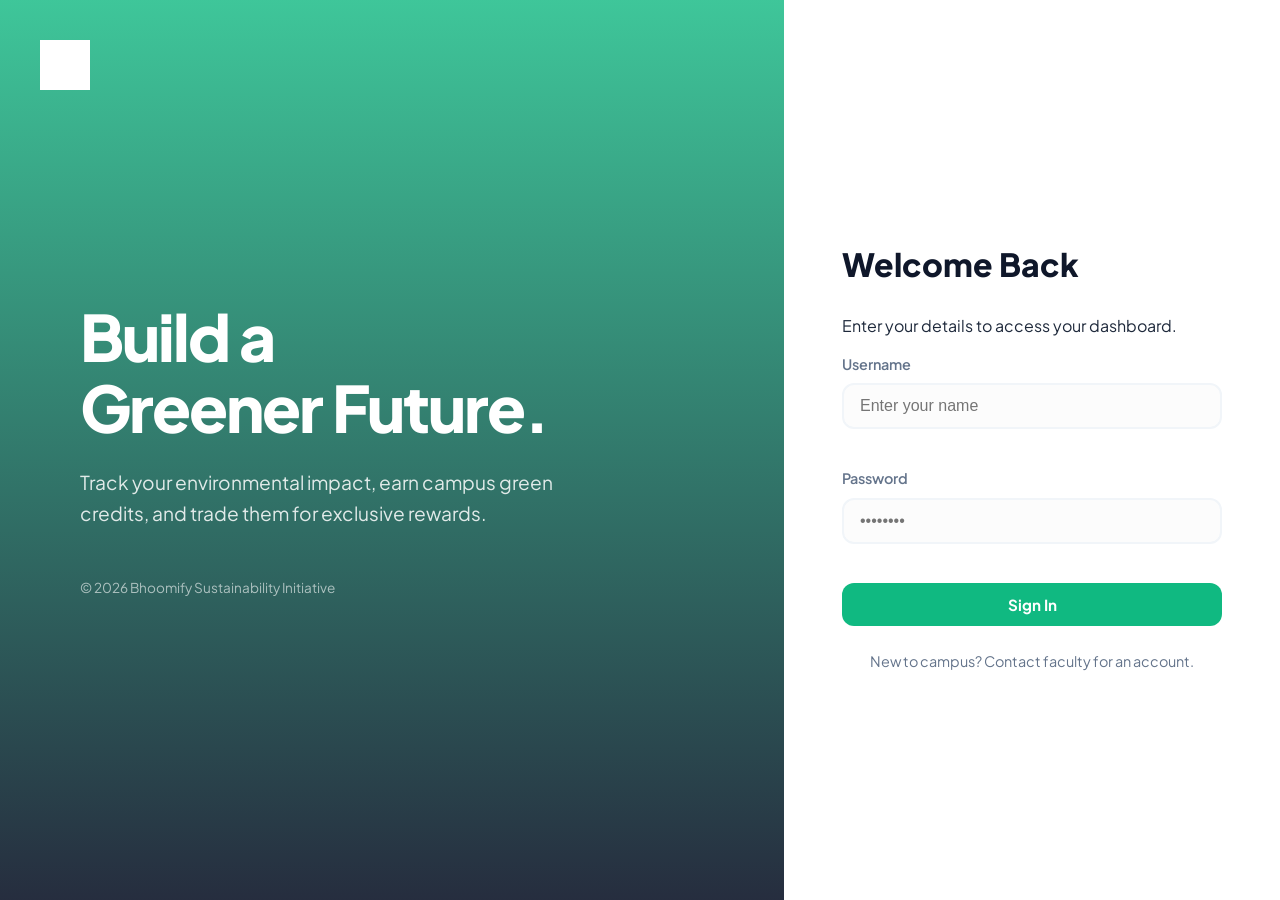
==== faculty.html @ 7537160d "Update faculty.html" ====
<!DOCTYPE html>
<html lang="en">
<head>
    <meta charset="UTF-8">
    <title>BHOOMIFY | Faculty Portal</title>
    <link rel="stylesheet" href="style.css">
</head>
<body onload="initFaculty()">

<div class="navbar">
    <div class="logo-container">
        <img src="logo.png" alt="Bhoomify" class="nav-logo">
        <span class="logo-text">Faculty Admin</span>
    </div>
    <div class="admin-meta">
        <span id="adminName">Loading...</span>
        <button class="logout-btn" onclick="logout()">Logout</button>
    </div>
</div>

<div class="app-container">
    
    <div class="card admin-card">
        <h3>🌱 Green Credit Authorization</h3>
        <p style="color: var(--text-muted); font-size: 0.85rem; margin-bottom: 20px;">Authorize points or delete eco-accounts.</p>
        
        <label>Student Selector</label>
        <select id="studentSelect"></select>
        <p style="text-align:center; color:#ccc; margin:5px 0;">-- OR --</p>
        <input type="text" id="manualName" placeholder="Search by name">
        
        <label>Credits to Authorize</label>
        <input type="number" id="pointsInput" placeholder="Amount (e.g., 50)">
        
        <div style="display:grid; grid-template-columns: 2fr 1fr; gap:10px; margin-top: 15px;">
            <button class="btn-main" onclick="assignPoints()">Update Credits</button>
            <button class="btn-delete" onclick="removeStudent()" title="Permenantly delete account">Remove User</button>
        </div>
    </div>

    <div class="card">
        <h3>📜 System Audit Trails</h3>
        
        <details class="log-details" open>
            <summary>Login Access History <span>▼</span></summary>
            <div class="details-content">
                <table class="log-table">
                    <thead><tr><th>User</th><th>Activity</th><th>Date</th></tr></thead>
                    <tbody id="loginBody"></tbody>
                </table>
            </div>
        </details>

        <details class="log-details">
            <summary>Reward Redemption Log <span>▼</span></summary>
            <div class="details-content">
                <table class="log-table">
                    <thead><tr><th>Student</th><th>Activity</th><th>Date</th></tr></thead>
                    <tbody id="redeemLogBody"></tbody>
                </table>
            </div>
        </details>
    </div>

</div>

<script src="app.js"></script>
</body>
</html>
---- style.css ----
@import url('https://fonts.googleapis.com/css2?family=Plus+Jakarta+Sans:wght@300;400;600;800&display=swap');
### 2. Updated `style.css` (Fixing Logo Visibility)
The logo might be "invisible" if it's white-on-white or too small. This CSS ensures it scales correctly and styles that dark logout button.
/* --- FULL PAGE WRAPPER --- */
.homepage {
    display: flex;
    height: 100vh; /* Forces the page to stay exactly the height of the screen */
    width: 100%;
    overflow: hidden; /* Prevents unwanted scrolling */
}

/* --- HERO SIDE (Fixed Content Positioning) --- */
.hero-side {
    flex: 1;
    position: relative;
    background: linear-gradient(rgba(16, 185, 129, 0.7), rgba(15, 23, 42, 0.8)), 
                url('https://images.unsplash.com/photo-1518531933037-91b2f5f229cc?q=80&w=1527&auto=format&fit=crop');
    background-size: cover;
    background-position: center;
    color: white;
    display: flex;
    flex-direction: column;
    justify-content: center;
    padding: 0 10%;
}

/* Floating Logo (No white background) */
.logo-overlay {
    position: absolute;
    top: 40px;
    left: 40px;
}
.logo-overlay img {
    height: 50px;
    filter: brightness(0) invert(1); /* This turns a dark logo white for better visibility */
}

.hero-side h1 { font-size: 4rem; font-weight: 800; margin-bottom: 20px; line-height: 1.1; }
.hero-side p { font-size: 1.2rem; opacity: 0.9; max-width: 450px; line-height: 1.6; }

/* --- LOGIN SIDE (The Fix) --- */
.login-side {
    flex: 1;
    background: #ffffff;
    display: flex;
    align-items: center;
    justify-content: center;
    padding: 40px;
}

.login-box {
    width: 100%;
    max-width: 400px;
    display: flex;
    flex-direction: column;
}

.help-text {
    margin-top: 25px;
    font-size: 0.9rem;
    color: #64748b;
    text-align: center;
}

/* Responsive adjustments */
@media (max-width: 900px) {
    .homepage { flex-direction: column; overflow-y: auto; }
    .hero-side { min-height: 50vh; padding: 60px 40px; }
    .login-side { flex: none; min-height: 50vh; }
}
```css
/* --- SINGLE UNIFIED NAVBAR --- */
.navbar {
    display: flex;
    justify-content: space-between;
    align-items: center;
    padding: 10px 5%;
    background: var(--white);
    border-bottom: 1px solid #e2e8f0;
    height: 70px;
}

.logo-container {
    display: flex;
    align-items: center;
    gap: 12px;
}

.nav-logo {
    height: 45px; /* Increased size for better visibility */
    width: auto;
    display: block; /* Ensures it's not hidden by inline-block issues */
}

.logo-text {
    font-weight: 800;
    font-size: 1.2rem;
    color: var(--dark);
    letter-spacing: -0.5px;
}

/* --- THE DARK LOGOUT BUTTON --- */
.logout-btn-dark {
    background: #1e293b !important; /* Slate Dark from your screenshot */
    color: white !important;
    padding: 10px 24px !important;
    border-radius: 10px !important;
    font-weight: 700;
    font-size: 0.9rem;
    border: none;
    cursor: pointer;
    transition: 0.3s;
}

.logout-btn-dark:hover {
    background: #0f172a !important;
    transform: translateY(-1px);
    box-shadow: 0 4px 12px rgba(0,0,0,0.15);
}
/* --- 1. FULL PAGE LAYOUT --- */
.homepage {
    display: flex;
    min-height: 100vh;
    width: 100%;
    margin: 0;
    padding: 0;
    overflow-x: hidden;
}
/* --- LOGO STYLING --- */
.logo-container {
    display: flex;
    align-items: center;
    gap: 10px;
}

.nav-logo {
    height: 40px; /* Adjust height based on your preference */
    width: auto;
    object-fit: contain;
}

/* Ensure the navbar doesn't squeeze the logo */
.navbar {
    padding: 10px 5%;
    height: 70px;
}
/* --- 2. LEFT HERO SIDE (Fixed broken layout) --- */
.hero-side {
    flex: 1.2;
    background: linear-gradient(rgba(16, 185, 129, 0.8), rgba(15, 23, 42, 0.9)), 
                url('https://images.unsplash.com/photo-1518531933037-91b2f5f229cc?q=80&w=1527&auto=format&fit=crop');
    background-size: cover;
    background-position: center;
    color: white;
    display: flex;
    flex-direction: column;
    justify-content: center;
    padding: 10% 80px; /* Responsive padding */
}

.hero-side h1 { 
    font-size: 4rem; 
    font-weight: 800; 
    margin: 0; 
    letter-spacing: -2px; 
    line-height: 1.1;
}

.hero-side p { 
    font-size: 1.2rem; 
    opacity: 0.85; 
    max-width: 480px; 
    margin-top: 25px; 
    line-height: 1.6; 
}

.footer-text {
    margin-top: 50px;
    font-size: 0.85rem;
    opacity: 0.6;
}

/* --- 3. RIGHT LOGIN SIDE --- */
.login-side {
    flex: 0.8;
    background: var(--white);
    display: flex;
    align-items: center;
    justify-content: center;
    padding: 40px;
}

.login-box { 
    width: 100%; 
    max-width: 380px; 
}

.login-box h2 { 
    font-size: 2rem; 
    font-weight: 800; 
    margin-bottom: 10px; 
    color: var(--dark); 
}

/* --- 4. INPUTS & FORM ELEMENTS --- */
.input-group { margin-bottom: 24px; }

.input-group label { 
    display: block; 
    font-weight: 600; 
    margin-bottom: 8px; 
    font-size: 0.9rem; 
    color: var(--text-muted); 
}

input, select {
    width: 100%;
    padding: 14px 18px;
    border: 2px solid #f1f5f9;
    border-radius: var(--radius);
    background: #f8fafc;
    font-size: 1rem;
    transition: 0.3s ease;
}

input:focus { 
    border-color: var(--primary); 
    background: white; 
    box-shadow: 0 0 0 4px rgba(16, 185, 129, 0.1); 
}

/* --- 5. RESPONSIVE (Fix for Mobile) --- */
@media (max-width: 1024px) {
    .hero-side h1 { font-size: 3rem; }
}

@media (max-width: 768px) {
    .homepage { flex-direction: column; }
    .hero-side { 
        padding: 60px 30px; 
        min-height: 40vh; 
        flex: none;
    }
    .login-side { 
        padding: 50px 20px; 
        flex: 1;
    }
}
:root {
    /* Color Palette */
    --primary: #10b981;    /* Emerald Green */
    --primary-dark: #059669;
    --secondary: #3498db;  /* Sky Blue */
    --danger: #ef4444;     /* Red */
    --dark: #0f172a;       /* Slate Dark */
    --bg: #f8fafc;
    --white: #ffffff;
    --text-main: #1e293b;
    --text-muted: #64748b;
    
    /* UI Specs */
    --radius: 16px;
    --shadow: 0 4px 6px -1px rgba(0, 0, 0, 0.05), 0 2px 4px -1px rgba(0, 0, 0, 0.06);
}

* { box-sizing: border-box; outline: none; transition: all 0.2s ease; }

body {
    margin: 0;
    font-family: 'Plus Jakarta Sans', sans-serif;
    background-color: var(--bg);
    color: var(--text-main);
    line-height: 1.5;
}

/* --- SHARED NAVIGATION --- */
.navbar {
    display: flex;
    justify-content: space-between;
    align-items: center;
    padding: 15px 5%;
    background: var(--white);
    border-bottom: 1px solid #e2e8f0;
    position: sticky;
    top: 0;
    z-index: 100;
}

.logo { font-weight: 800; font-size: 1.25rem; color: var(--primary); letter-spacing: -1px; }

/* --- BUTTONS --- */
button { cursor: pointer; border: none; font-family: inherit; }

.btn-main {
    background: var(--primary);
    color: white;
    padding: 12px 24px;
    border-radius: 12px;
    font-weight: 700;
    font-size: 0.95rem;
}

.btn-main:hover { background: var(--primary-dark); transform: translateY(-1px); }

.logout-btn {
    background: #f1f5f9;
    color: var(--dark);
    padding: 8px 16px;
    border-radius: 8px;
    font-weight: 600;
    font-size: 0.85rem;
}

.logout-btn:hover { background: #e2e8f0; }

.btn-delete-small {
    width: 32px !important;
    height: 32px !important;
    background: #fee2e2 !important;
    color: var(--danger) !important;
    border-radius: 8px;
    font-weight: bold;
    display: flex;
    align-items: center;
    justify-content: center;
}

.btn-delete-small:hover { background: var(--danger) !important; color: white !important; }

/* --- LAYOUT & CARDS --- */
.app-container { max-width: 1100px; margin: 0 auto; padding: 30px 20px; }

.card {
    background: var(--white);
    padding: 25px;
    border-radius: var(--radius);
    box-shadow: var(--shadow);
    margin-bottom: 25px;
    border: 1px solid rgba(0,0,0,0.02);
}

.admin-card { border-top: 4px solid var(--primary); }

.grid-layout {
    display: grid;
    grid-template-columns: 1.5fr 1fr;
    gap: 25px;
}

/* --- DASHBOARD ELEMENTS --- */
.user-card {
    background: linear-gradient(135deg, var(--primary), #059669);
    padding: 40px;
    border-radius: 24px;
    text-align: center;
    color: white;
    margin-bottom: 30px;
}

.points-display { font-size: 4.5rem; font-weight: 800; letter-spacing: -3px; }

/* --- LEADERBOARD (ATTRACTIVE) --- */
.leader-row {
    display: flex;
    align-items: center;
    gap: 15px;
    padding: 15px;
    background: #fff;
    border-radius: 12px;
    margin-bottom: 10px;
    border: 1px solid #f1f5f9;
}

.rank {
    width: 35px; height: 35px;
    background: #f8fafc;
    color: var(--text-muted);
    border-radius: 50%;
    display: flex;
    align-items: center;
    justify-content: center;
    font-weight: 800;
    border: 2px solid #e2e8f0;
}

.progress-bar {
    height: 10px;
    background: #f1f5f9;
    border-radius: 10px;
    margin-top: 8px;
    overflow: hidden;
}

.progress-fill { 
    background: linear-gradient(90deg, var(--primary), var(--secondary)); 
    height: 100%; 
    border-radius: 10px; 
}

/* --- FACULTY LOGS & TABLES --- */
.tabs { display: flex; gap: 8px; margin-bottom: 20px; background: #f1f5f9; padding: 5px; border-radius: 12px; width: fit-content; }

.btn-tab {
    background: transparent;
    color: var(--text-muted);
    padding: 8px 16px;
    border-radius: 8px;
    font-weight: 600;
    font-size: 0.9rem;
}

.btn-tab.active {
    background: var(--white);
    color: var(--primary);
    box-shadow: var(--shadow);
}

.log-table { width: 100%; border-collapse: collapse; }
.log-table th { 
    text-align: left; padding: 12px; 
    font-size: 0.75rem; text-transform: uppercase; 
    color: var(--text-muted); border-bottom: 2px solid #f1f5f9;
}
.log-table td { padding: 14px 12px; border-bottom: 1px solid #f8fafc; font-size: 0.9rem; }

/* --- REWARD EDITING --- */
.reward-edit-row {
    display: flex;
    justify-content: space-between;
    align-items: center;
    padding: 12px 15px;
    background: #f8fafc;
    border-radius: 12px;
    margin-bottom: 10px;
}

/* --- FORMS --- */
input, select {
    width: 100%;
    padding: 12px 16px;
    margin-bottom: 15px;
    border: 2px solid #f1f5f9;
    border-radius: 12px;
    font-size: 1rem;
    background: #fcfcfc;
}

input:focus { border-color: var(--primary); background: #fff; }

/* --- RESPONSIVE --- */
@media (max-width: 900px) {
    .grid-layout { grid-template-columns: 1fr; }
    .hero-side h1 { font-size: 3rem; }
    .homepage { flex-direction: column; }
}
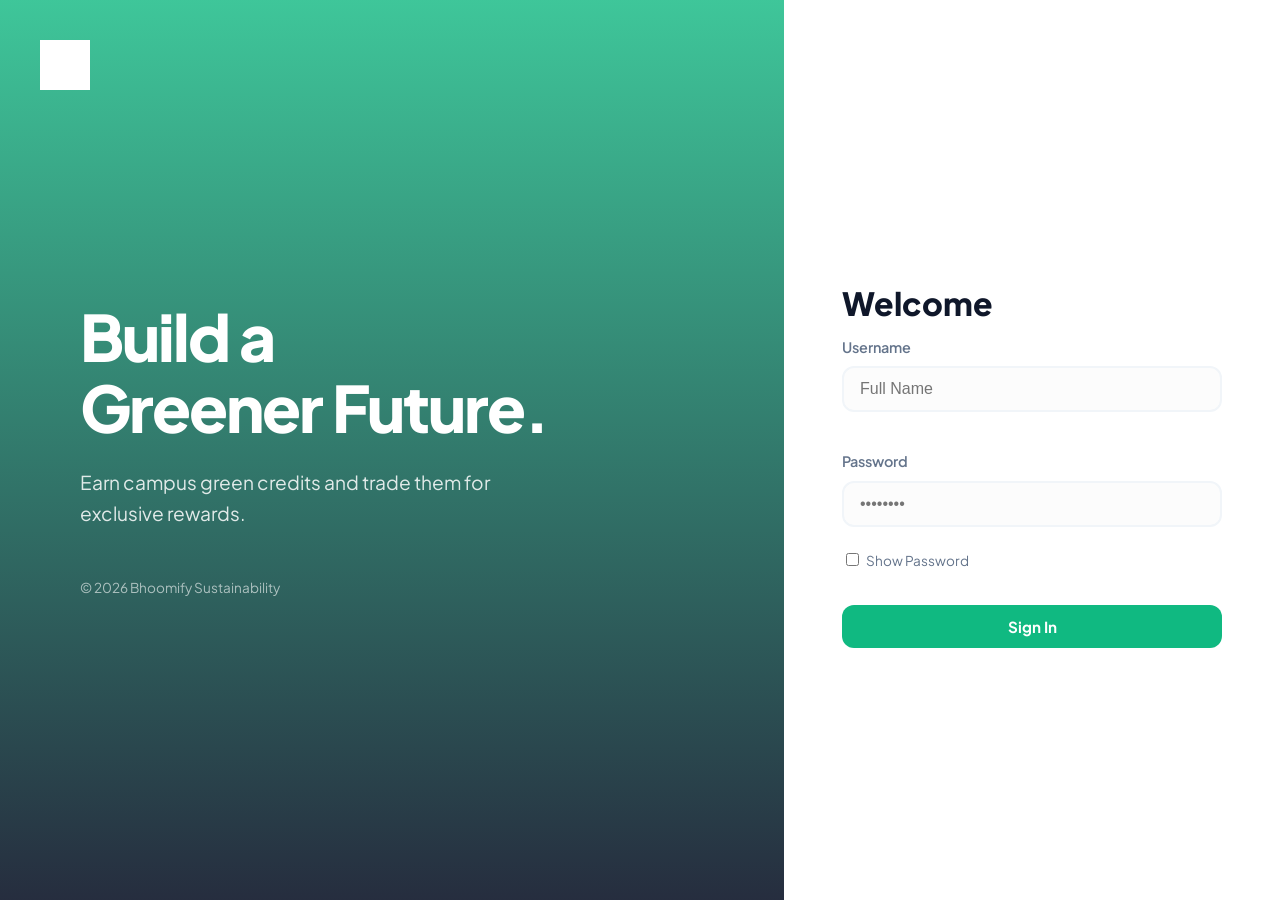
==== commit 8f3315ae: "Update faculty.html" ====
--- a/faculty.html
+++ b/faculty.html
@@ -1,69 +1,44 @@
 <!DOCTYPE html>
 <html lang="en">
 <head>
-    <meta charset="UTF-8">
-    <title>BHOOMIFY | Faculty Portal</title>
+    <meta charset="UTF-8"><title>BHOOMIFY | Faculty</title>
     <link rel="stylesheet" href="style.css">
 </head>
 <body onload="initFaculty()">
-
-<div class="navbar">
-    <div class="logo-container">
-        <img src="logo.png" alt="Bhoomify" class="nav-logo">
-        <span class="logo-text">Faculty Admin</span>
-    </div>
-    <div class="admin-meta">
-        <span id="adminName">Loading...</span>
-        <button class="logout-btn" onclick="logout()">Logout</button>
-    </div>
-</div>
-
-<div class="app-container">
-    
-    <div class="card admin-card">
-        <h3>🌱 Green Credit Authorization</h3>
-        <p style="color: var(--text-muted); font-size: 0.85rem; margin-bottom: 20px;">Authorize points or delete eco-accounts.</p>
-        
-        <label>Student Selector</label>
-        <select id="studentSelect"></select>
-        <p style="text-align:center; color:#ccc; margin:5px 0;">-- OR --</p>
-        <input type="text" id="manualName" placeholder="Search by name">
-        
-        <label>Credits to Authorize</label>
-        <input type="number" id="pointsInput" placeholder="Amount (e.g., 50)">
-        
-        <div style="display:grid; grid-template-columns: 2fr 1fr; gap:10px; margin-top: 15px;">
-            <button class="btn-main" onclick="assignPoints()">Update Credits</button>
-            <button class="btn-delete" onclick="removeStudent()" title="Permenantly delete account">Remove User</button>
+    <nav class="navbar">
+        <div class="logo-container"><img src="logo.png" alt="Logo" class="nav-logo"> <strong>Faculty</strong></div>
+        <div><span id="adminName"></span> <button class="logout-btn-dark" onclick="logout()">Logout</button></div>
+    </nav>
+    <div class="app-container">
+        <div class="grid-layout">
+            <div class="card">
+                <h3>🌱 Student Management</h3>
+                <label>Register New</label>
+                <input type="text" id="regName" placeholder="Name">
+                <input type="password" id="regPass" placeholder="Password">
+                <button class="btn-main" onclick="addStudent()" style="margin-bottom:20px">Add Student</button>
+                
+                <hr>
+                <label>Assign Credits / Delete</label>
+                <select id="studentSelect"></select>
+                <input type="text" id="manualName" placeholder="Or type name manually">
+                <input type="number" id="pointsInput" placeholder="Points">
+                <button class="btn-main" onclick="assignPoints()">Update Points</button>
+                <button class="btn-delete" onclick="removeStudent()" style="width:100%; margin-top:10px">Remove User</button>
+            </div>
+            
+            <div class="card">
+                <h3>📜 Audit Logs</h3>
+                <details class="log-details" open><summary>Login History</summary>
+                    <table class="log-table"><thead><tr><th>User</th><th>Action</th><th>Time</th></tr></thead><tbody id="loginBody"></tbody></table>
+                </details>
+                <details class="log-details"><summary>Redemption History</summary>
+                    <table class="log-table"><thead><tr><th>User</th><th>Item</th><th>Time</th></tr></thead><tbody id="redeemLogBody"></tbody></table>
+                </details>
+                <div class="card" style="margin-top:20px"><h3>🏆 Leaderboard</h3><div id="leaderboardSection"></div></div>
+            </div>
         </div>
     </div>
-
-    <div class="card">
-        <h3>📜 System Audit Trails</h3>
-        
-        <details class="log-details" open>
-            <summary>Login Access History <span>▼</span></summary>
-            <div class="details-content">
-                <table class="log-table">
-                    <thead><tr><th>User</th><th>Activity</th><th>Date</th></tr></thead>
-                    <tbody id="loginBody"></tbody>
-                </table>
-            </div>
-        </details>
-
-        <details class="log-details">
-            <summary>Reward Redemption Log <span>▼</span></summary>
-            <div class="details-content">
-                <table class="log-table">
-                    <thead><tr><th>Student</th><th>Activity</th><th>Date</th></tr></thead>
-                    <tbody id="redeemLogBody"></tbody>
-                </table>
-            </div>
-        </details>
-    </div>
-
-</div>
-
-<script src="app.js"></script>
+    <script src="app.js"></script>
 </body>
 </html>
--- a/style.css
+++ b/style.css
@@ -1,4 +1,64 @@
 @import url('https://fonts.googleapis.com/css2?family=Plus+Jakarta+Sans:wght@300;400;600;800&display=swap');
+/* --- 1. THE LOGO BRANDING --- */
+.logo-container {
+    display: flex;
+    align-items: center;
+    gap: 12px;
+}
+
+.nav-logo {
+    height: 50px; /* Increased size for prominence */
+    width: auto;
+    object-fit: contain;
+}
+
+/* --- 2. THE DELETE BUTTON (DANGER ZONE) --- */
+.btn-delete {
+    background: #fee2e2 !important; /* Soft Red from your refs */
+    color: #ef4444 !important;
+    font-weight: 700;
+    font-size: 0.85rem;
+    text-transform: uppercase;
+    border: none;
+    border-radius: 12px;
+    cursor: pointer;
+    transition: 0.3s ease;
+}
+
+.btn-delete:hover {
+    background: #ef4444 !important;
+    color: white !important;
+    transform: scale(0.98);
+}
+
+/* --- 3. THE COLLAPSIBLE LOGS (Details) --- */
+.log-details {
+    margin-bottom: 12px;
+    background: #fdfdfd;
+    border: 1px solid #f1f5f9;
+    border-radius: 12px;
+    overflow: hidden;
+}
+
+.log-details summary {
+    padding: 18px 25px;
+    font-weight: 700;
+    font-size: 1rem;
+    color: var(--text-heading);
+    cursor: pointer;
+    list-style: none; /* Hides default triangle */
+    display: flex;
+    justify-content: space-between;
+    transition: background 0.3s;
+}
+
+.log-details summary:hover { background: #fafafa; }
+.log-details summary span { font-size: 0.8rem; color: #ccc; }
+
+.log-details[open] summary { border-bottom: 1px solid #e2e8f0; background: #fafafa; }
+.log-details[open] summary span { transform: rotate(180deg); color: var(--brand-green); }
+
+.details-content { padding: 20px; background: #fff; }
 ### 2. Updated `style.css` (Fixing Logo Visibility)
 The logo might be "invisible" if it's white-on-white or too small. This CSS ensures it scales correctly and styles that dark logout button.
 /* --- FULL PAGE WRAPPER --- */
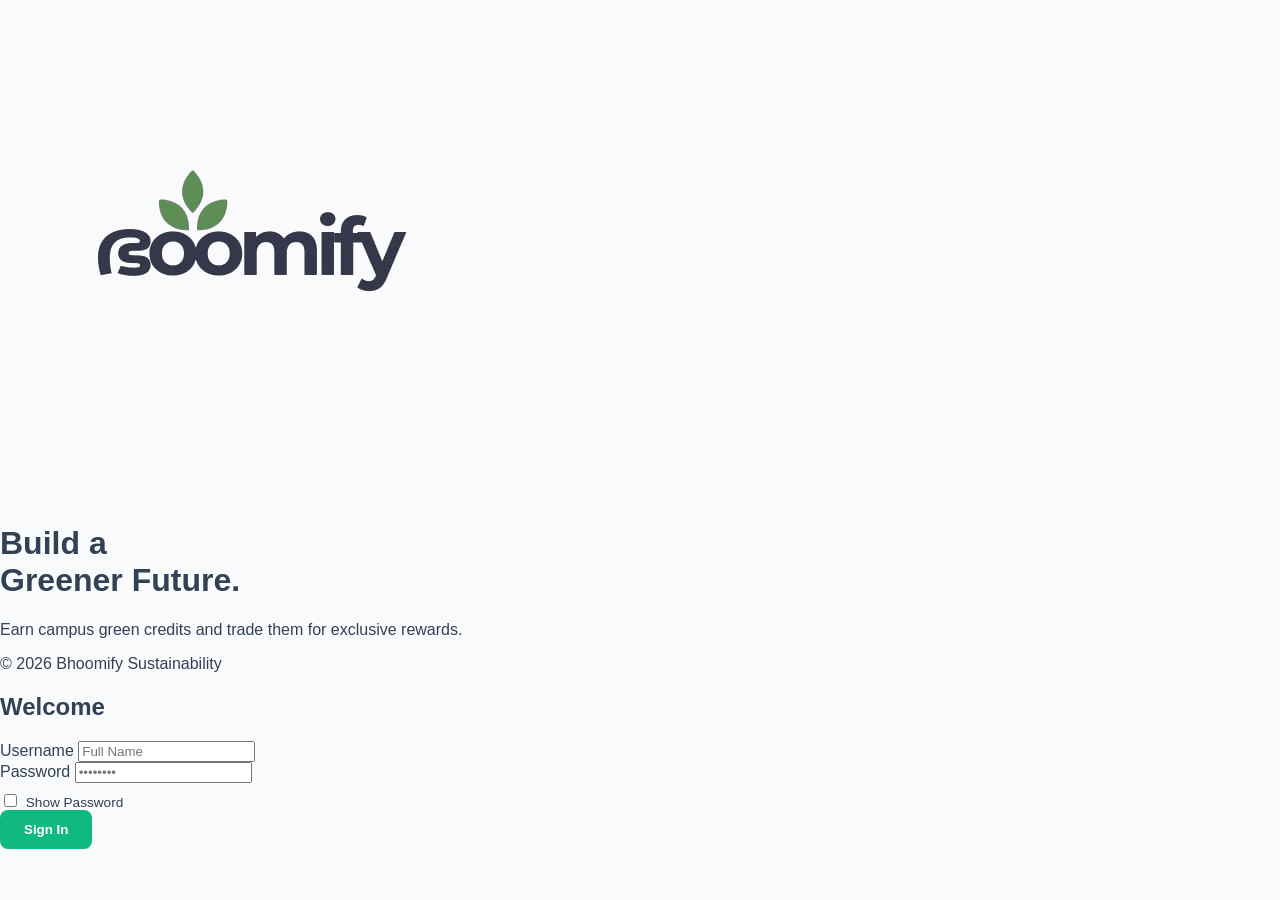
==== commit 13e0218b: "Update faculty.html" ====
--- a/faculty.html
+++ b/faculty.html
@@ -26,7 +26,27 @@
                 <button class="btn-main" onclick="assignPoints()">Update Points</button>
                 <button class="btn-delete" onclick="removeStudent()" style="width:100%; margin-top:10px">Remove User</button>
             </div>
-            
+            <div class="app-container">
+    <div class="card">
+        <h3>🎯 Authorize Green Credits</h3>
+        <select id="studentSelect" class="input-field">
+            <option>-- Select Student --</option>
+        </select>
+        <input type="number" id="pointAmount" placeholder="Points (e.g. 50)" class="input-field">
+        <button class="btn-main" onclick="updateCredits()">Update Credits</button>
+    </div>
+
+    <div class="card">
+        <h3>🛒 Manage Rewards Shop</h3>
+        <div style="display: flex; gap: 10px; margin-bottom: 15px;">
+            <input type="text" id="rewardName" placeholder="Reward Name" class="input-field">
+            <input type="number" id="rewardCost" placeholder="Cost" class="input-field">
+            <button class="btn-main" onclick="addReward()">Add to Shop</button>
+        </div>
+        <div id="activeRewardsList">
+            </div>
+    </div>
+</div>
             <div class="card">
                 <h3>📜 Audit Logs</h3>
                 <details class="log-details" open><summary>Login History</summary>
--- a/style.css
+++ b/style.css
@@ -1,515 +1,63 @@
-@import url('https://fonts.googleapis.com/css2?family=Plus+Jakarta+Sans:wght@300;400;600;800&display=swap');
-/* --- 1. THE LOGO BRANDING --- */
-.logo-container {
-    display: flex;
-    align-items: center;
-    gap: 12px;
+:root {
+    --primary-green: #10b981;
+    --dark-slate: #1f2937;
+    --bg-light: #f8fafc;
+    --card-white: #ffffff;
+    --text-main: #334155;
 }
 
-.nav-logo {
-    height: 50px; /* Increased size for prominence */
-    width: auto;
-    object-fit: contain;
+body {
+    font-family: 'Inter', sans-serif;
+    background-color: var(--bg-light);
+    color: var(--text-main);
+    margin: 0;
 }
 
-/* --- 2. THE DELETE BUTTON (DANGER ZONE) --- */
-.btn-delete {
-    background: #fee2e2 !important; /* Soft Red from your refs */
-    color: #ef4444 !important;
-    font-weight: 700;
-    font-size: 0.85rem;
-    text-transform: uppercase;
-    border: none;
-    border-radius: 12px;
-    cursor: pointer;
-    transition: 0.3s ease;
-}
-
-.btn-delete:hover {
-    background: #ef4444 !important;
-    color: white !important;
-    transform: scale(0.98);
-}
-
-/* --- 3. THE COLLAPSIBLE LOGS (Details) --- */
-.log-details {
-    margin-bottom: 12px;
-    background: #fdfdfd;
-    border: 1px solid #f1f5f9;
-    border-radius: 12px;
-    overflow: hidden;
-}
-
-.log-details summary {
-    padding: 18px 25px;
-    font-weight: 700;
-    font-size: 1rem;
-    color: var(--text-heading);
-    cursor: pointer;
-    list-style: none; /* Hides default triangle */
-    display: flex;
-    justify-content: space-between;
-    transition: background 0.3s;
-}
-
-.log-details summary:hover { background: #fafafa; }
-.log-details summary span { font-size: 0.8rem; color: #ccc; }
-
-.log-details[open] summary { border-bottom: 1px solid #e2e8f0; background: #fafafa; }
-.log-details[open] summary span { transform: rotate(180deg); color: var(--brand-green); }
-
-.details-content { padding: 20px; background: #fff; }
-### 2. Updated `style.css` (Fixing Logo Visibility)
-The logo might be "invisible" if it's white-on-white or too small. This CSS ensures it scales correctly and styles that dark logout button.
-/* --- FULL PAGE WRAPPER --- */
-.homepage {
-    display: flex;
-    height: 100vh; /* Forces the page to stay exactly the height of the screen */
-    width: 100%;
-    overflow: hidden; /* Prevents unwanted scrolling */
-}
-
-/* --- HERO SIDE (Fixed Content Positioning) --- */
-.hero-side {
-    flex: 1;
-    position: relative;
-    background: linear-gradient(rgba(16, 185, 129, 0.7), rgba(15, 23, 42, 0.8)), 
-                url('https://images.unsplash.com/photo-1518531933037-91b2f5f229cc?q=80&w=1527&auto=format&fit=crop');
-    background-size: cover;
-    background-position: center;
-    color: white;
-    display: flex;
-    flex-direction: column;
-    justify-content: center;
-    padding: 0 10%;
-}
-
-/* Floating Logo (No white background) */
-.logo-overlay {
-    position: absolute;
-    top: 40px;
-    left: 40px;
-}
-.logo-overlay img {
-    height: 50px;
-    filter: brightness(0) invert(1); /* This turns a dark logo white for better visibility */
-}
-
-.hero-side h1 { font-size: 4rem; font-weight: 800; margin-bottom: 20px; line-height: 1.1; }
-.hero-side p { font-size: 1.2rem; opacity: 0.9; max-width: 450px; line-height: 1.6; }
-
-/* --- LOGIN SIDE (The Fix) --- */
-.login-side {
-    flex: 1;
-    background: #ffffff;
-    display: flex;
-    align-items: center;
-    justify-content: center;
-    padding: 40px;
-}
-
-.login-box {
-    width: 100%;
-    max-width: 400px;
-    display: flex;
-    flex-direction: column;
-}
-
-.help-text {
-    margin-top: 25px;
-    font-size: 0.9rem;
-    color: #64748b;
-    text-align: center;
-}
-
-/* Responsive adjustments */
-@media (max-width: 900px) {
-    .homepage { flex-direction: column; overflow-y: auto; }
-    .hero-side { min-height: 50vh; padding: 60px 40px; }
-    .login-side { flex: none; min-height: 50vh; }
-}
-```css
-/* --- SINGLE UNIFIED NAVBAR --- */
+/* Unified Navbar */
 .navbar {
     display: flex;
     justify-content: space-between;
     align-items: center;
-    padding: 10px 5%;
-    background: var(--white);
-    border-bottom: 1px solid #e2e8f0;
-    height: 70px;
+    padding: 1rem 5%;
+    background: var(--card-white);
+    box-shadow: 0 2px 10px rgba(0,0,0,0.05);
 }
 
-.logo-container {
-    display: flex;
-    align-items: center;
-    gap: 12px;
+.logo-container { display: flex; align-items: center; gap: 10px; }
+.nav-logo { height: 40px; width: auto; }
+.logo-text { font-weight: 800; color: var(--dark-slate); font-size: 1.2rem; }
+
+/* Cards & Containers */
+.app-container { max-width: 1000px; margin: 2rem auto; padding: 0 20px; }
+
+.card {
+    background: var(--card-white);
+    border-radius: 16px;
+    padding: 24px;
+    margin-bottom: 20px;
+    box-shadow: 0 4px 20px rgba(0,0,0,0.03);
+    border: 1px solid #e2e8f0;
 }
 
-.nav-logo {
-    height: 45px; /* Increased size for better visibility */
-    width: auto;
-    display: block; /* Ensures it's not hidden by inline-block issues */
-}
-
-.logo-text {
-    font-weight: 800;
-    font-size: 1.2rem;
-    color: var(--dark);
-    letter-spacing: -0.5px;
-}
-
-/* --- THE DARK LOGOUT BUTTON --- */
-.logout-btn-dark {
-    background: #1e293b !important; /* Slate Dark from your screenshot */
-    color: white !important;
-    padding: 10px 24px !important;
-    border-radius: 10px !important;
-    font-weight: 700;
-    font-size: 0.9rem;
+/* Buttons */
+.btn-main {
+    background: var(--primary-green);
+    color: white;
     border: none;
+    padding: 12px 24px;
+    border-radius: 8px;
+    font-weight: 600;
     cursor: pointer;
     transition: 0.3s;
 }
 
-.logout-btn-dark:hover {
-    background: #0f172a !important;
-    transform: translateY(-1px);
-    box-shadow: 0 4px 12px rgba(0,0,0,0.15);
-}
-/* --- 1. FULL PAGE LAYOUT --- */
-.homepage {
-    display: flex;
-    min-height: 100vh;
-    width: 100%;
-    margin: 0;
-    padding: 0;
-    overflow-x: hidden;
-}
-/* --- LOGO STYLING --- */
-.logo-container {
-    display: flex;
-    align-items: center;
-    gap: 10px;
-}
-
-.nav-logo {
-    height: 40px; /* Adjust height based on your preference */
-    width: auto;
-    object-fit: contain;
-}
-
-/* Ensure the navbar doesn't squeeze the logo */
-.navbar {
-    padding: 10px 5%;
-    height: 70px;
-}
-/* --- 2. LEFT HERO SIDE (Fixed broken layout) --- */
-.hero-side {
-    flex: 1.2;
-    background: linear-gradient(rgba(16, 185, 129, 0.8), rgba(15, 23, 42, 0.9)), 
-                url('https://images.unsplash.com/photo-1518531933037-91b2f5f229cc?q=80&w=1527&auto=format&fit=crop');
-    background-size: cover;
-    background-position: center;
-    color: white;
-    display: flex;
-    flex-direction: column;
-    justify-content: center;
-    padding: 10% 80px; /* Responsive padding */
-}
-
-.hero-side h1 { 
-    font-size: 4rem; 
-    font-weight: 800; 
-    margin: 0; 
-    letter-spacing: -2px; 
-    line-height: 1.1;
-}
-
-.hero-side p { 
-    font-size: 1.2rem; 
-    opacity: 0.85; 
-    max-width: 480px; 
-    margin-top: 25px; 
-    line-height: 1.6; 
-}
-
-.footer-text {
-    margin-top: 50px;
-    font-size: 0.85rem;
-    opacity: 0.6;
-}
-
-/* --- 3. RIGHT LOGIN SIDE --- */
-.login-side {
-    flex: 0.8;
-    background: var(--white);
-    display: flex;
-    align-items: center;
-    justify-content: center;
-    padding: 40px;
-}
-
-.login-box { 
-    width: 100%; 
-    max-width: 380px; 
-}
-
-.login-box h2 { 
-    font-size: 2rem; 
-    font-weight: 800; 
-    margin-bottom: 10px; 
-    color: var(--dark); 
-}
-
-/* --- 4. INPUTS & FORM ELEMENTS --- */
-.input-group { margin-bottom: 24px; }
-
-.input-group label { 
-    display: block; 
-    font-weight: 600; 
-    margin-bottom: 8px; 
-    font-size: 0.9rem; 
-    color: var(--text-muted); 
-}
-
-input, select {
-    width: 100%;
-    padding: 14px 18px;
-    border: 2px solid #f1f5f9;
-    border-radius: var(--radius);
-    background: #f8fafc;
-    font-size: 1rem;
-    transition: 0.3s ease;
-}
-
-input:focus { 
-    border-color: var(--primary); 
-    background: white; 
-    box-shadow: 0 0 0 4px rgba(16, 185, 129, 0.1); 
-}
-
-/* --- 5. RESPONSIVE (Fix for Mobile) --- */
-@media (max-width: 1024px) {
-    .hero-side h1 { font-size: 3rem; }
-}
-
-@media (max-width: 768px) {
-    .homepage { flex-direction: column; }
-    .hero-side { 
-        padding: 60px 30px; 
-        min-height: 40vh; 
-        flex: none;
-    }
-    .login-side { 
-        padding: 50px 20px; 
-        flex: 1;
-    }
-}
-:root {
-    /* Color Palette */
-    --primary: #10b981;    /* Emerald Green */
-    --primary-dark: #059669;
-    --secondary: #3498db;  /* Sky Blue */
-    --danger: #ef4444;     /* Red */
-    --dark: #0f172a;       /* Slate Dark */
-    --bg: #f8fafc;
-    --white: #ffffff;
-    --text-main: #1e293b;
-    --text-muted: #64748b;
-    
-    /* UI Specs */
-    --radius: 16px;
-    --shadow: 0 4px 6px -1px rgba(0, 0, 0, 0.05), 0 2px 4px -1px rgba(0, 0, 0, 0.06);
-}
-
-* { box-sizing: border-box; outline: none; transition: all 0.2s ease; }
-
-body {
-    margin: 0;
-    font-family: 'Plus Jakarta Sans', sans-serif;
-    background-color: var(--bg);
-    color: var(--text-main);
-    line-height: 1.5;
-}
-
-/* --- SHARED NAVIGATION --- */
-.navbar {
-    display: flex;
-    justify-content: space-between;
-    align-items: center;
-    padding: 15px 5%;
-    background: var(--white);
-    border-bottom: 1px solid #e2e8f0;
-    position: sticky;
-    top: 0;
-    z-index: 100;
-}
-
-.logo { font-weight: 800; font-size: 1.25rem; color: var(--primary); letter-spacing: -1px; }
-
-/* --- BUTTONS --- */
-button { cursor: pointer; border: none; font-family: inherit; }
-
-.btn-main {
-    background: var(--primary);
-    color: white;
-    padding: 12px 24px;
-    border-radius: 12px;
-    font-weight: 700;
-    font-size: 0.95rem;
-}
-
-.btn-main:hover { background: var(--primary-dark); transform: translateY(-1px); }
+.btn-main:hover { opacity: 0.9; transform: translateY(-1px); }
 
 .logout-btn {
     background: #f1f5f9;
-    color: var(--dark);
+    color: #64748b;
+    border: none;
     padding: 8px 16px;
-    border-radius: 8px;
-    font-weight: 600;
-    font-size: 0.85rem;
+    border-radius: 6px;
+    cursor: pointer;
 }
-
-.logout-btn:hover { background: #e2e8f0; }
-
-.btn-delete-small {
-    width: 32px !important;
-    height: 32px !important;
-    background: #fee2e2 !important;
-    color: var(--danger) !important;
-    border-radius: 8px;
-    font-weight: bold;
-    display: flex;
-    align-items: center;
-    justify-content: center;
-}
-
-.btn-delete-small:hover { background: var(--danger) !important; color: white !important; }
-
-/* --- LAYOUT & CARDS --- */
-.app-container { max-width: 1100px; margin: 0 auto; padding: 30px 20px; }
-
-.card {
-    background: var(--white);
-    padding: 25px;
-    border-radius: var(--radius);
-    box-shadow: var(--shadow);
-    margin-bottom: 25px;
-    border: 1px solid rgba(0,0,0,0.02);
-}
-
-.admin-card { border-top: 4px solid var(--primary); }
-
-.grid-layout {
-    display: grid;
-    grid-template-columns: 1.5fr 1fr;
-    gap: 25px;
-}
-
-/* --- DASHBOARD ELEMENTS --- */
-.user-card {
-    background: linear-gradient(135deg, var(--primary), #059669);
-    padding: 40px;
-    border-radius: 24px;
-    text-align: center;
-    color: white;
-    margin-bottom: 30px;
-}
-
-.points-display { font-size: 4.5rem; font-weight: 800; letter-spacing: -3px; }
-
-/* --- LEADERBOARD (ATTRACTIVE) --- */
-.leader-row {
-    display: flex;
-    align-items: center;
-    gap: 15px;
-    padding: 15px;
-    background: #fff;
-    border-radius: 12px;
-    margin-bottom: 10px;
-    border: 1px solid #f1f5f9;
-}
-
-.rank {
-    width: 35px; height: 35px;
-    background: #f8fafc;
-    color: var(--text-muted);
-    border-radius: 50%;
-    display: flex;
-    align-items: center;
-    justify-content: center;
-    font-weight: 800;
-    border: 2px solid #e2e8f0;
-}
-
-.progress-bar {
-    height: 10px;
-    background: #f1f5f9;
-    border-radius: 10px;
-    margin-top: 8px;
-    overflow: hidden;
-}
-
-.progress-fill { 
-    background: linear-gradient(90deg, var(--primary), var(--secondary)); 
-    height: 100%; 
-    border-radius: 10px; 
-}
-
-/* --- FACULTY LOGS & TABLES --- */
-.tabs { display: flex; gap: 8px; margin-bottom: 20px; background: #f1f5f9; padding: 5px; border-radius: 12px; width: fit-content; }
-
-.btn-tab {
-    background: transparent;
-    color: var(--text-muted);
-    padding: 8px 16px;
-    border-radius: 8px;
-    font-weight: 600;
-    font-size: 0.9rem;
-}
-
-.btn-tab.active {
-    background: var(--white);
-    color: var(--primary);
-    box-shadow: var(--shadow);
-}
-
-.log-table { width: 100%; border-collapse: collapse; }
-.log-table th { 
-    text-align: left; padding: 12px; 
-    font-size: 0.75rem; text-transform: uppercase; 
-    color: var(--text-muted); border-bottom: 2px solid #f1f5f9;
-}
-.log-table td { padding: 14px 12px; border-bottom: 1px solid #f8fafc; font-size: 0.9rem; }
-
-/* --- REWARD EDITING --- */
-.reward-edit-row {
-    display: flex;
-    justify-content: space-between;
-    align-items: center;
-    padding: 12px 15px;
-    background: #f8fafc;
-    border-radius: 12px;
-    margin-bottom: 10px;
-}
-
-/* --- FORMS --- */
-input, select {
-    width: 100%;
-    padding: 12px 16px;
-    margin-bottom: 15px;
-    border: 2px solid #f1f5f9;
-    border-radius: 12px;
-    font-size: 1rem;
-    background: #fcfcfc;
-}
-
-input:focus { border-color: var(--primary); background: #fff; }
-
-/* --- RESPONSIVE --- */
-@media (max-width: 900px) {
-    .grid-layout { grid-template-columns: 1fr; }
-    .hero-side h1 { font-size: 3rem; }
-    .homepage { flex-direction: column; }
-}
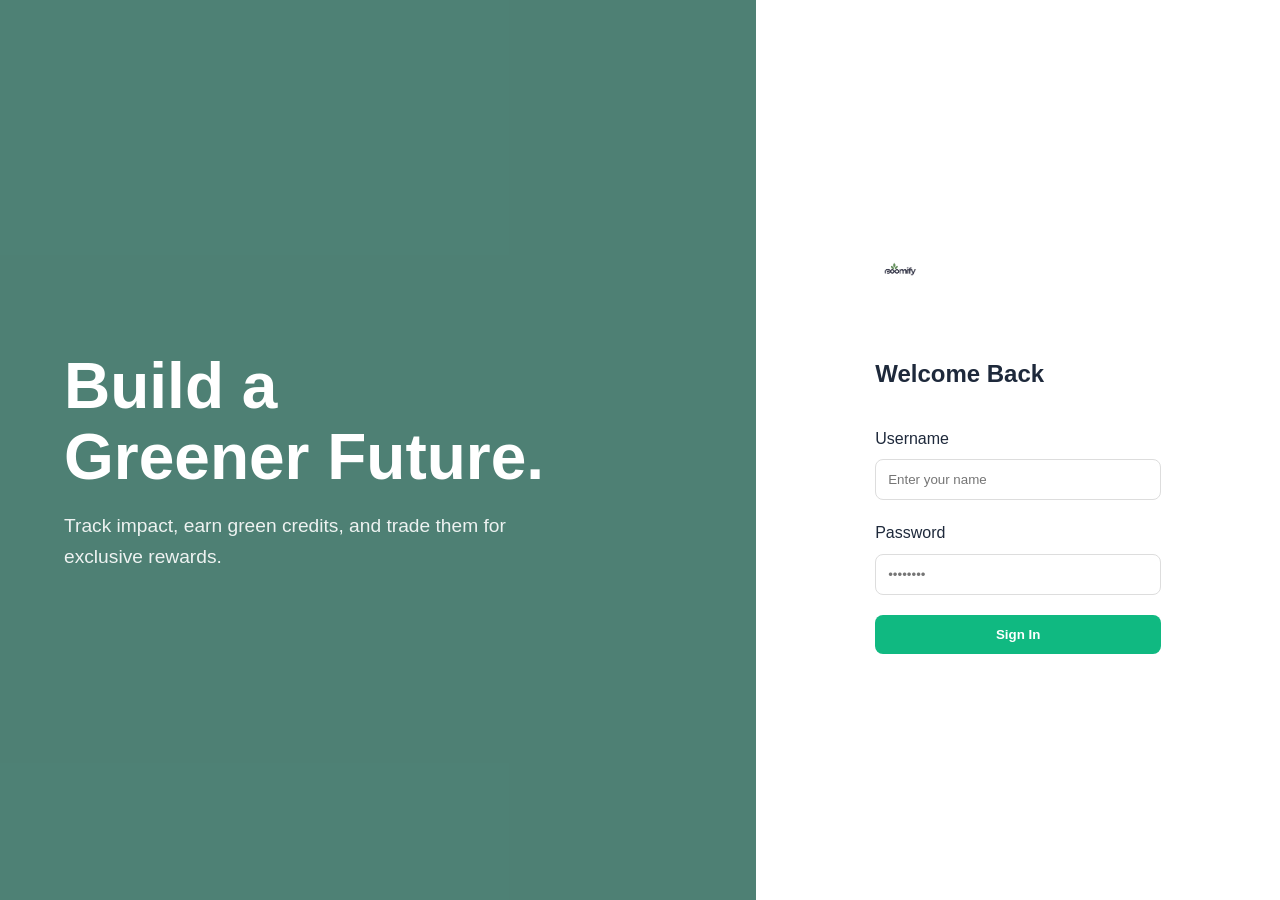
==== commit ef06657b: "Update faculty.html" ====
--- a/faculty.html
+++ b/faculty.html
@@ -27,24 +27,25 @@
                 <button class="btn-delete" onclick="removeStudent()" style="width:100%; margin-top:10px">Remove User</button>
             </div>
             <div class="app-container">
-    <div class="card">
-        <h3>🎯 Authorize Green Credits</h3>
-        <select id="studentSelect" class="input-field">
-            <option>-- Select Student --</option>
-        </select>
-        <input type="number" id="pointAmount" placeholder="Points (e.g. 50)" class="input-field">
-        <button class="btn-main" onclick="updateCredits()">Update Credits</button>
-    </div>
+   <div class="container">
+    <div class="grid-2">
+        <div class="card">
+            <h3>🎯 Authorize Green Credits</h3>
+            <select id="studentSelect" style="width: 100%; padding: 12px; margin-bottom: 15px; border-radius: 8px; border: 1px solid #ddd;">
+                <option value="">-- Select Student --</option>
+            </select>
+            <input type="number" id="pointAmount" placeholder="Points (e.g., 50)" style="width: 100%; padding: 12px; margin-bottom: 15px; border-radius: 8px; border: 1px solid #ddd;">
+            <button class="btn-primary" style="width: 100%;" onclick="updateCredits()">Update Credits</button>
+        </div>
 
-    <div class="card">
-        <h3>🛒 Manage Rewards Shop</h3>
-        <div style="display: flex; gap: 10px; margin-bottom: 15px;">
-            <input type="text" id="rewardName" placeholder="Reward Name" class="input-field">
-            <input type="number" id="rewardCost" placeholder="Cost" class="input-field">
-            <button class="btn-main" onclick="addReward()">Add to Shop</button>
+        <div class="card">
+            <h3>🛒 Reward Shop Editor</h3>
+            <input type="text" id="newRewardName" placeholder="Reward Name" style="width: 100%; padding: 10px; margin-bottom: 10px;">
+            <input type="number" id="newRewardCost" placeholder="Cost" style="width: 100%; padding: 10px; margin-bottom: 10px;">
+            <button class="btn-primary" style="width: 100%; background: #1e293b;" onclick="addNewReward()">Add to Shop</button>
+            <hr style="margin: 20px 0; border: 0; border-top: 1px solid #eee;">
+            <div id="activeRewardsList"></div>
         </div>
-        <div id="activeRewardsList">
-            </div>
     </div>
 </div>
             <div class="card">
--- a/style.css
+++ b/style.css
@@ -1,63 +1,66 @@
 :root {
-    --primary-green: #10b981;
-    --dark-slate: #1f2937;
-    --bg-light: #f8fafc;
-    --card-white: #ffffff;
-    --text-main: #334155;
+    --primary: #10b981;
+    --primary-dark: #059669;
+    --secondary: #1e293b;
+    --bg: #f8fafc;
+    --white: #ffffff;
+    --shadow: 0 4px 6px -1px rgba(0, 0, 0, 0.1), 0 2px 4px -1px rgba(0, 0, 0, 0.06);
 }
 
-body {
-    font-family: 'Inter', sans-serif;
-    background-color: var(--bg-light);
-    color: var(--text-main);
-    margin: 0;
-}
+* { box-sizing: border-box; font-family: 'Segoe UI', Tahoma, Geneva, Verdana, sans-serif; }
 
-/* Unified Navbar */
+body { background-color: var(--bg); color: var(--secondary); margin: 0; line-height: 1.6; }
+
+/* Global Navbar */
 .navbar {
     display: flex;
     justify-content: space-between;
     align-items: center;
     padding: 1rem 5%;
-    background: var(--card-white);
-    box-shadow: 0 2px 10px rgba(0,0,0,0.05);
+    background: var(--white);
+    box-shadow: var(--shadow);
+    position: sticky; top: 0; z-index: 100;
 }
 
-.logo-container { display: flex; align-items: center; gap: 10px; }
-.nav-logo { height: 40px; width: auto; }
-.logo-text { font-weight: 800; color: var(--dark-slate); font-size: 1.2rem; }
+.logo-box { display: flex; align-items: center; gap: 12px; }
+.logo-box img { height: 40px; }
+.logo-box h1 { font-size: 1.2rem; margin: 0; letter-spacing: 1px; color: var(--secondary); }
 
-/* Cards & Containers */
-.app-container { max-width: 1000px; margin: 2rem auto; padding: 0 20px; }
+/* Layout Containers */
+.container { max-width: 1100px; margin: 2rem auto; padding: 0 20px; }
 
 .card {
-    background: var(--card-white);
-    border-radius: 16px;
-    padding: 24px;
-    margin-bottom: 20px;
-    box-shadow: 0 4px 20px rgba(0,0,0,0.03);
+    background: var(--white);
+    border-radius: 12px;
+    padding: 2rem;
+    box-shadow: var(--shadow);
+    margin-bottom: 1.5rem;
     border: 1px solid #e2e8f0;
 }
 
 /* Buttons */
-.btn-main {
-    background: var(--primary-green);
+.btn-primary {
+    background: var(--primary);
     color: white;
+    padding: 12px 24px;
     border: none;
-    padding: 12px 24px;
     border-radius: 8px;
     font-weight: 600;
     cursor: pointer;
-    transition: 0.3s;
+    transition: 0.3s ease;
 }
 
-.btn-main:hover { opacity: 0.9; transform: translateY(-1px); }
+.btn-primary:hover { background: var(--primary-dark); transform: translateY(-1px); }
 
-.logout-btn {
-    background: #f1f5f9;
-    color: #64748b;
-    border: none;
+.btn-outline {
+    background: transparent;
+    border: 1px solid #cbd5e1;
     padding: 8px 16px;
     border-radius: 6px;
     cursor: pointer;
 }
+
+/* Grid System */
+.grid-2 { display: grid; grid-template-columns: 1.5fr 1fr; gap: 2rem; }
+
+@media (max-width: 768px) { .grid-2 { grid-template-columns: 1fr; } }
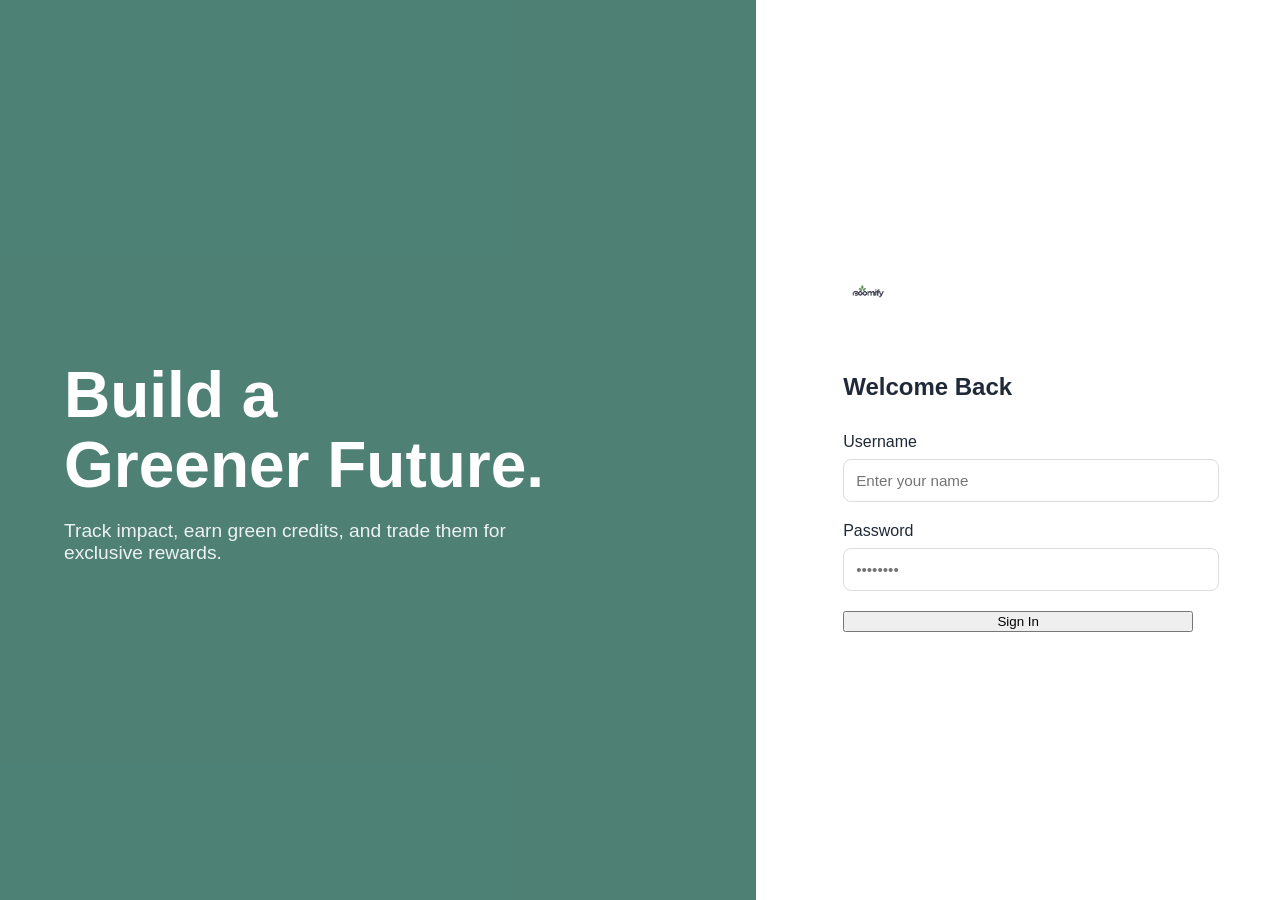
==== commit 77e8be71: "Update faculty.html" ====
--- a/faculty.html
+++ b/faculty.html
@@ -1,64 +1,66 @@
 <!DOCTYPE html>
 <html lang="en">
 <head>
-    <meta charset="UTF-8"><title>BHOOMIFY | Faculty</title>
+    <meta charset="UTF-8"><title>BHOOMIFY | Faculty Admin</title>
     <link rel="stylesheet" href="style.css">
 </head>
 <body onload="initFaculty()">
     <nav class="navbar">
-        <div class="logo-container"><img src="logo.png" alt="Logo" class="nav-logo"> <strong>Faculty</strong></div>
-        <div><span id="adminName"></span> <button class="logout-btn-dark" onclick="logout()">Logout</button></div>
+        <div style="display: flex; align-items: center; gap: 10px;">
+            <img src="logo.png" class="nav-logo">
+            <strong style="letter-spacing: 1px;">FACULTY PORTAL</strong>
+        </div>
+        <div>
+            <span id="adminName" style="margin-right: 15px; font-weight: 600;">Admin</span>
+            <button class="btn-outline" onclick="logout()" style="padding: 8px 15px; cursor: pointer;">Logout</button>
+        </div>
     </nav>
-    <div class="app-container">
-        <div class="grid-layout">
+
+    <div class="faculty-grid">
+        <aside>
+            <div class="card" style="margin-bottom: 20px;">
+                <h3>👤 Register Student</h3>
+                <input type="text" id="regName" placeholder="Full Name">
+                <input type="password" id="regPass" placeholder="Assign Password">
+                <button class="btn-main" onclick="addStudent()">Create Account</button>
+            </div>
+
+            <div class="card" style="margin-bottom: 20px;">
+                <h3>🎯 Credit Authorization</h3>
+                <select id="studentSelect"></select>
+                <input type="number" id="pointsInput" placeholder="Amount (e.g., 50)">
+                <button class="btn-main" onclick="assignPoints()">Update Credits</button>
+                <button class="btn-danger" onclick="removeStudent()">Delete Account</button>
+            </div>
+
             <div class="card">
-                <h3>🌱 Student Management</h3>
-                <label>Register New</label>
-                <input type="text" id="regName" placeholder="Name">
-                <input type="password" id="regPass" placeholder="Password">
-                <button class="btn-main" onclick="addStudent()" style="margin-bottom:20px">Add Student</button>
-                
-                <hr>
-                <label>Assign Credits / Delete</label>
-                <select id="studentSelect"></select>
-                <input type="text" id="manualName" placeholder="Or type name manually">
-                <input type="number" id="pointsInput" placeholder="Points">
-                <button class="btn-main" onclick="assignPoints()">Update Points</button>
-                <button class="btn-delete" onclick="removeStudent()" style="width:100%; margin-top:10px">Remove User</button>
+                <h3>🛒 Manage Shop</h3>
+                <input type="text" id="rewardName" placeholder="Reward Name">
+                <input type="number" id="rewardCost" placeholder="Cost (Pts)">
+                <button class="btn-main" style="background: var(--dark);" onclick="addReward()">Add Reward</button>
+                <div id="rewardListPreview" style="margin-top: 15px; font-size: 0.85rem;"></div>
             </div>
-            <div class="app-container">
-   <div class="container">
-    <div class="grid-2">
-        <div class="card">
-            <h3>🎯 Authorize Green Credits</h3>
-            <select id="studentSelect" style="width: 100%; padding: 12px; margin-bottom: 15px; border-radius: 8px; border: 1px solid #ddd;">
-                <option value="">-- Select Student --</option>
-            </select>
-            <input type="number" id="pointAmount" placeholder="Points (e.g., 50)" style="width: 100%; padding: 12px; margin-bottom: 15px; border-radius: 8px; border: 1px solid #ddd;">
-            <button class="btn-primary" style="width: 100%;" onclick="updateCredits()">Update Credits</button>
-        </div>
+        </aside>
 
-        <div class="card">
-            <h3>🛒 Reward Shop Editor</h3>
-            <input type="text" id="newRewardName" placeholder="Reward Name" style="width: 100%; padding: 10px; margin-bottom: 10px;">
-            <input type="number" id="newRewardCost" placeholder="Cost" style="width: 100%; padding: 10px; margin-bottom: 10px;">
-            <button class="btn-primary" style="width: 100%; background: #1e293b;" onclick="addNewReward()">Add to Shop</button>
-            <hr style="margin: 20px 0; border: 0; border-top: 1px solid #eee;">
-            <div id="activeRewardsList"></div>
-        </div>
-    </div>
-</div>
+        <main>
+            <div class="card" style="margin-bottom: 2rem;">
+                <h3>🏆 Live Leaderboard</h3>
+                <div id="leaderboardSection">
+                    </div>
+            </div>
+
             <div class="card">
                 <h3>📜 Audit Logs</h3>
-                <details class="log-details" open><summary>Login History</summary>
-                    <table class="log-table"><thead><tr><th>User</th><th>Action</th><th>Time</th></tr></thead><tbody id="loginBody"></tbody></table>
-                </details>
-                <details class="log-details"><summary>Redemption History</summary>
-                    <table class="log-table"><thead><tr><th>User</th><th>Item</th><th>Time</th></tr></thead><tbody id="redeemLogBody"></tbody></table>
-                </details>
-                <div class="card" style="margin-top:20px"><h3>🏆 Leaderboard</h3><div id="leaderboardSection"></div></div>
+                <div style="display: flex; gap: 10px; margin-bottom: 15px;">
+                    <button class="btn-outline" onclick="showLog('login')">Login Log</button>
+                    <button class="btn-outline" onclick="showLog('redeem')">Redemption Log</button>
+                </div>
+                <table class="log-table">
+                    <thead><tr id="logHeader"></tr></thead>
+                    <tbody id="logBody"></tbody>
+                </table>
             </div>
-        </div>
+        </main>
     </div>
     <script src="app.js"></script>
 </body>
--- a/style.css
+++ b/style.css
@@ -1,66 +1,64 @@
 :root {
     --primary: #10b981;
     --primary-dark: #059669;
-    --secondary: #1e293b;
-    --bg: #f8fafc;
+    --dark: #1f2937;
+    --light: #f8fafc;
     --white: #ffffff;
-    --shadow: 0 4px 6px -1px rgba(0, 0, 0, 0.1), 0 2px 4px -1px rgba(0, 0, 0, 0.06);
+    --border: #e2e8f0;
+    --danger: #ef4444;
+    --radius: 12px;
 }
 
-* { box-sizing: border-box; font-family: 'Segoe UI', Tahoma, Geneva, Verdana, sans-serif; }
+body { font-family: 'Inter', sans-serif; background: var(--light); color: var(--dark); margin: 0; }
 
-body { background-color: var(--bg); color: var(--secondary); margin: 0; line-height: 1.6; }
+/* Navbar */
+.navbar {
+    display: flex; justify-content: space-between; align-items: center;
+    padding: 0.8rem 5%; background: var(--white); box-shadow: 0 2px 10px rgba(0,0,0,0.05);
+}
+.nav-logo { height: 40px; }
 
-/* Global Navbar */
-.navbar {
-    display: flex;
-    justify-content: space-between;
-    align-items: center;
-    padding: 1rem 5%;
-    background: var(--white);
-    box-shadow: var(--shadow);
-    position: sticky; top: 0; z-index: 100;
+/* Faculty Layout */
+.faculty-grid {
+    display: grid; grid-template-columns: 350px 1fr; gap: 2rem;
+    max-width: 1400px; margin: 2rem auto; padding: 0 20px;
 }
 
-.logo-box { display: flex; align-items: center; gap: 12px; }
-.logo-box img { height: 40px; }
-.logo-box h1 { font-size: 1.2rem; margin: 0; letter-spacing: 1px; color: var(--secondary); }
-
-/* Layout Containers */
-.container { max-width: 1100px; margin: 2rem auto; padding: 0 20px; }
-
 .card {
-    background: var(--white);
-    border-radius: 12px;
-    padding: 2rem;
-    box-shadow: var(--shadow);
-    margin-bottom: 1.5rem;
-    border: 1px solid #e2e8f0;
+    background: var(--white); padding: 25px; border-radius: var(--radius);
+    box-shadow: 0 4px 6px -1px rgba(0,0,0,0.05); border: 1px solid var(--border);
 }
 
-/* Buttons */
-.btn-primary {
-    background: var(--primary);
-    color: white;
-    padding: 12px 24px;
-    border: none;
-    border-radius: 8px;
-    font-weight: 600;
-    cursor: pointer;
-    transition: 0.3s ease;
+.card h3 { margin-top: 0; font-size: 1.1rem; display: flex; align-items: center; gap: 8px; }
+
+/* Inputs & Buttons */
+input, select {
+    width: 100%; padding: 12px; margin: 10px 0; border: 1.5px solid var(--border);
+    border-radius: 8px; font-size: 0.95rem; transition: 0.3s;
+}
+input:focus { border-color: var(--primary); outline: none; }
+
+.btn-main {
+    background: var(--primary); color: white; border: none; padding: 12px;
+    border-radius: 8px; font-weight: 600; cursor: pointer; width: 100%; transition: 0.2s;
+}
+.btn-main:hover { background: var(--primary-dark); }
+
+.btn-danger {
+    background: #fff1f2; color: var(--danger); border: 1.5px solid #fecdd3;
+    padding: 10px; border-radius: 8px; cursor: pointer; margin-top: 10px; width: 100%;
 }
 
-.btn-primary:hover { background: var(--primary-dark); transform: translateY(-1px); }
+/* Leaderboard Bars */
+.leader-row { margin-bottom: 15px; }
+.leader-info { display: flex; justify-content: space-between; margin-bottom: 5px; font-weight: 600; }
+.bar-container { background: #e2e8f0; height: 10px; border-radius: 10px; overflow: hidden; }
+.bar-fill { background: linear-gradient(90deg, var(--primary), #34d399); height: 100%; border-radius: 10px; transition: width 1s ease-in-out; }
 
-.btn-outline {
-    background: transparent;
-    border: 1px solid #cbd5e1;
-    padding: 8px 16px;
-    border-radius: 6px;
-    cursor: pointer;
-}
+/* Tables */
+.log-table { width: 100%; border-collapse: collapse; font-size: 0.85rem; }
+.log-table th { text-align: left; padding: 12px; border-bottom: 2px solid var(--border); color: #64748b; }
+.log-table td { padding: 12px; border-bottom: 1px solid var(--border); }
 
-/* Grid System */
-.grid-2 { display: grid; grid-template-columns: 1.5fr 1fr; gap: 2rem; }
-
-@media (max-width: 768px) { .grid-2 { grid-template-columns: 1fr; } }
+/* Mobile */
+@media (max-width: 900px) { .faculty-grid { grid-template-columns: 1fr; } }
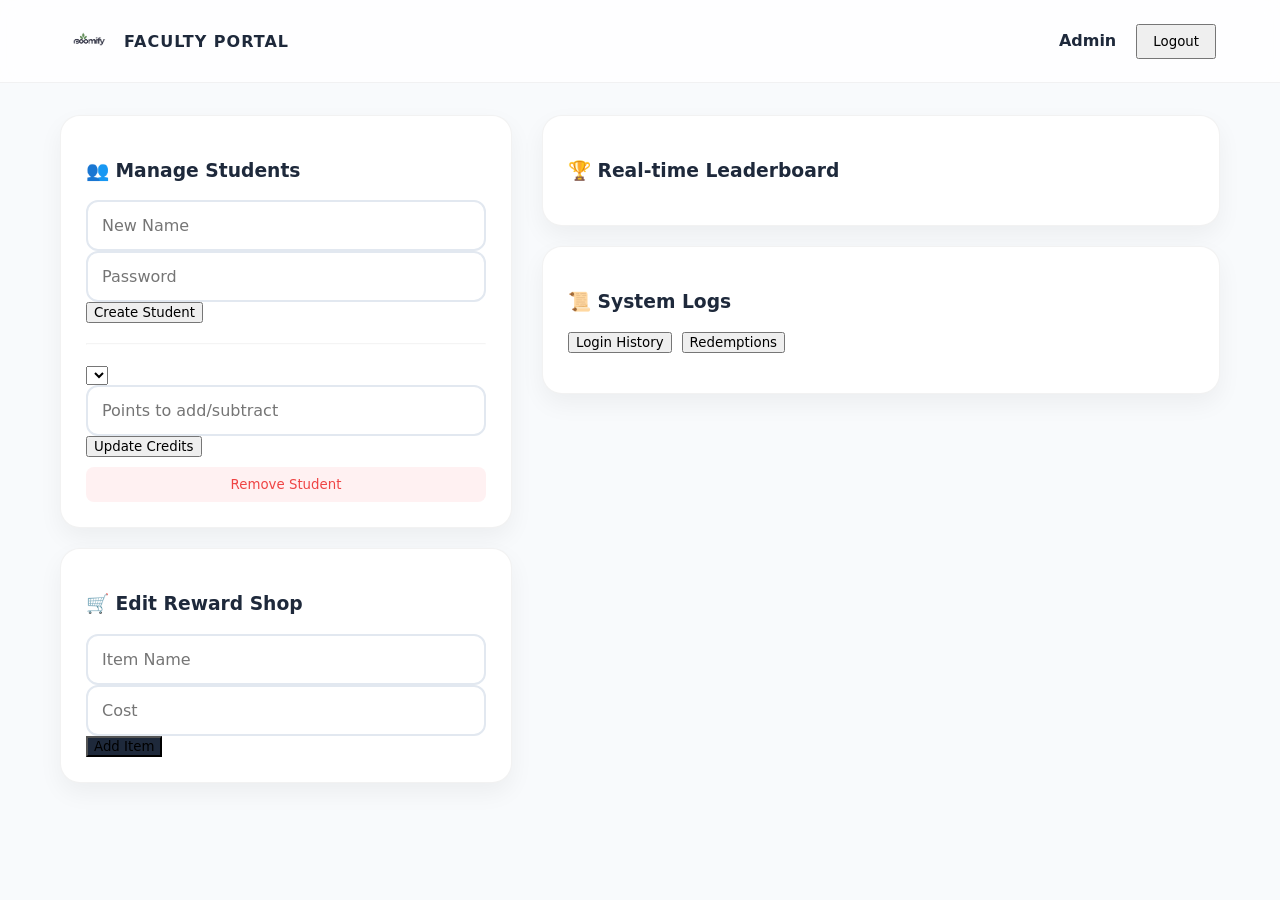
==== commit 69ca44bf: "Update faculty.html" ====
--- a/faculty.html
+++ b/faculty.html
@@ -16,52 +16,47 @@
         </div>
     </nav>
 
-    <div class="faculty-grid">
+  <div class="container faculty-grid">
+    <div style="display: grid; grid-template-columns: 1fr 1.5fr; gap: 30px;">
         <aside>
-            <div class="card" style="margin-bottom: 20px;">
-                <h3>👤 Register Student</h3>
-                <input type="text" id="regName" placeholder="Full Name">
-                <input type="password" id="regPass" placeholder="Assign Password">
-                <button class="btn-main" onclick="addStudent()">Create Account</button>
+            <div class="card animate">
+                <h3>👥 Manage Students</h3>
+                <input type="text" id="newStudentName" placeholder="New Name">
+                <input type="password" id="newStudentPass" placeholder="Password">
+                <button onclick="addStudent()" class="btn-main">Create Student</button>
+                <hr style="margin:20px 0; opacity:0.1;">
+                <select id="studentSelect"></select>
+                <input type="number" id="pointsUpdate" placeholder="Points to add/subtract">
+                <button onclick="updatePoints()" class="btn-main">Update Credits</button>
+                <button onclick="deleteStudent()" style="background:#fff1f2; color:#ef4444; border:none; width:100%; padding:10px; margin-top:10px; border-radius:8px; cursor:pointer;">Remove Student</button>
             </div>
 
-            <div class="card" style="margin-bottom: 20px;">
-                <h3>🎯 Credit Authorization</h3>
-                <select id="studentSelect"></select>
-                <input type="number" id="pointsInput" placeholder="Amount (e.g., 50)">
-                <button class="btn-main" onclick="assignPoints()">Update Credits</button>
-                <button class="btn-danger" onclick="removeStudent()">Delete Account</button>
-            </div>
-
-            <div class="card">
-                <h3>🛒 Manage Shop</h3>
-                <input type="text" id="rewardName" placeholder="Reward Name">
-                <input type="number" id="rewardCost" placeholder="Cost (Pts)">
-                <button class="btn-main" style="background: var(--dark);" onclick="addReward()">Add Reward</button>
-                <div id="rewardListPreview" style="margin-top: 15px; font-size: 0.85rem;"></div>
+            <div class="card animate" style="margin-top:20px;">
+                <h3>🛒 Edit Reward Shop</h3>
+                <input type="text" id="shopItemName" placeholder="Item Name">
+                <input type="number" id="shopItemCost" placeholder="Cost">
+                <button onclick="addRewardItem()" class="btn-main" style="background:var(--secondary);">Add Item</button>
             </div>
         </aside>
 
         <main>
-            <div class="card" style="margin-bottom: 2rem;">
-                <h3>🏆 Live Leaderboard</h3>
-                <div id="leaderboardSection">
-                    </div>
+            <div class="card animate">
+                <h3>🏆 Real-time Leaderboard</h3>
+                
+                <div id="leaderboardDisplay"></div>
             </div>
 
-            <div class="card">
-                <h3>📜 Audit Logs</h3>
-                <div style="display: flex; gap: 10px; margin-bottom: 15px;">
-                    <button class="btn-outline" onclick="showLog('login')">Login Log</button>
-                    <button class="btn-outline" onclick="showLog('redeem')">Redemption Log</button>
+            <div class="card animate" style="margin-top:20px;">
+                <h3>📜 System Logs</h3>
+                <div style="display:flex; gap:10px; margin-bottom:15px;">
+                    <button onclick="renderLogs('login')" class="btn-outline">Login History</button>
+                    <button onclick="renderLogs('redeem')" class="btn-outline">Redemptions</button>
                 </div>
-                <table class="log-table">
-                    <thead><tr id="logHeader"></tr></thead>
-                    <tbody id="logBody"></tbody>
-                </table>
+                <div id="logTableWrapper" style="max-height: 300px; overflow-y: auto;"></div>
             </div>
         </main>
     </div>
-    <script src="app.js"></script>
+</div>
+    <script src.js"></script>
 </body>
 </html>
--- a/style.css
+++ b/style.css
@@ -1,64 +1,58 @@
 :root {
     --primary: #10b981;
-    --primary-dark: #059669;
-    --dark: #1f2937;
-    --light: #f8fafc;
+    --primary-dark: #065f46;
+    --secondary: #1e293b;
+    --accent: #34d399;
+    --bg: #f8fafc;
     --white: #ffffff;
-    --border: #e2e8f0;
-    --danger: #ef4444;
-    --radius: 12px;
+    --glass: rgba(255, 255, 255, 0.8);
 }
 
-body { font-family: 'Inter', sans-serif; background: var(--light); color: var(--dark); margin: 0; }
+* { box-sizing: border-box; font-family: 'Inter', system-ui, sans-serif; transition: all 0.3s ease; }
 
-/* Navbar */
+body { background: var(--bg); color: var(--secondary); margin: 0; overflow-x: hidden; }
+
+/* Animations */
+@keyframes fadeInUp {
+    from { opacity: 0; transform: translateY(20px); }
+    to { opacity: 1; transform: translateY(0); }
+}
+
+.animate { animation: fadeInUp 0.6s ease forwards; }
+
+/* Unified Navbar */
 .navbar {
     display: flex; justify-content: space-between; align-items: center;
-    padding: 0.8rem 5%; background: var(--white); box-shadow: 0 2px 10px rgba(0,0,0,0.05);
+    padding: 1rem 5%; background: var(--glass); backdrop-filter: blur(10px);
+    border-bottom: 1px solid rgba(0,0,0,0.05); sticky; top: 0; z-index: 1000;
 }
-.nav-logo { height: 40px; }
+.nav-logo { height: 50px; }
 
-/* Faculty Layout */
-.faculty-grid {
-    display: grid; grid-template-columns: 350px 1fr; gap: 2rem;
-    max-width: 1400px; margin: 2rem auto; padding: 0 20px;
+/* Cards & Layout */
+.container { max-width: 1200px; margin: 2rem auto; padding: 0 20px; }
+.card {
+    background: var(--white); border-radius: 20px; padding: 25px;
+    box-shadow: 0 10px 25px rgba(0,0,0,0.05); border: 1px solid rgba(0,0,0,0.05);
 }
 
-.card {
-    background: var(--white); padding: 25px; border-radius: var(--radius);
-    box-shadow: 0 4px 6px -1px rgba(0,0,0,0.05); border: 1px solid var(--border);
+/* Leaderboard Dynamic Bars */
+.leader-row { margin-bottom: 18px; }
+.leader-info { display: flex; justify-content: space-between; margin-bottom: 6px; font-weight: 600; }
+.bar-outer { background: #e2e8f0; height: 12px; border-radius: 20px; overflow: hidden; }
+.bar-inner { 
+    height: 100%; border-radius: 20px; 
+    background: linear-gradient(90deg, var(--primary), var(--accent));
+    width: 0%; transition: width 1.5s cubic-bezier(0.1, 0.5, 0.5, 1);
 }
 
-.card h3 { margin-top: 0; font-size: 1.1rem; display: flex; align-items: center; gap: 8px; }
-
-/* Inputs & Buttons */
-input, select {
-    width: 100%; padding: 12px; margin: 10px 0; border: 1.5px solid var(--border);
-    border-radius: 8px; font-size: 0.95rem; transition: 0.3s;
+/* Inputs & Show Password */
+.input-group { position: relative; margin-bottom: 15px; }
+input { 
+    width: 100%; padding: 14px; border: 2px solid #e2e8f0; border-radius: 12px; 
+    outline: none; font-size: 1rem;
 }
-input:focus { border-color: var(--primary); outline: none; }
-
-.btn-main {
-    background: var(--primary); color: white; border: none; padding: 12px;
-    border-radius: 8px; font-weight: 600; cursor: pointer; width: 100%; transition: 0.2s;
+input:focus { border-color: var(--primary); box-shadow: 0 0 0 4px rgba(16, 185, 129, 0.1); }
+.pass-toggle {
+    position: absolute; right: 15px; top: 50%; transform: translateY(-50%);
+    cursor: pointer; font-size: 0.8rem; color: var(--primary); font-weight: 700;
 }
-.btn-main:hover { background: var(--primary-dark); }
-
-.btn-danger {
-    background: #fff1f2; color: var(--danger); border: 1.5px solid #fecdd3;
-    padding: 10px; border-radius: 8px; cursor: pointer; margin-top: 10px; width: 100%;
-}
-
-/* Leaderboard Bars */
-.leader-row { margin-bottom: 15px; }
-.leader-info { display: flex; justify-content: space-between; margin-bottom: 5px; font-weight: 600; }
-.bar-container { background: #e2e8f0; height: 10px; border-radius: 10px; overflow: hidden; }
-.bar-fill { background: linear-gradient(90deg, var(--primary), #34d399); height: 100%; border-radius: 10px; transition: width 1s ease-in-out; }
-
-/* Tables */
-.log-table { width: 100%; border-collapse: collapse; font-size: 0.85rem; }
-.log-table th { text-align: left; padding: 12px; border-bottom: 2px solid var(--border); color: #64748b; }
-.log-table td { padding: 12px; border-bottom: 1px solid var(--border); }
-
-/* Mobile */
-@media (max-width: 900px) { .faculty-grid { grid-template-columns: 1fr; } }
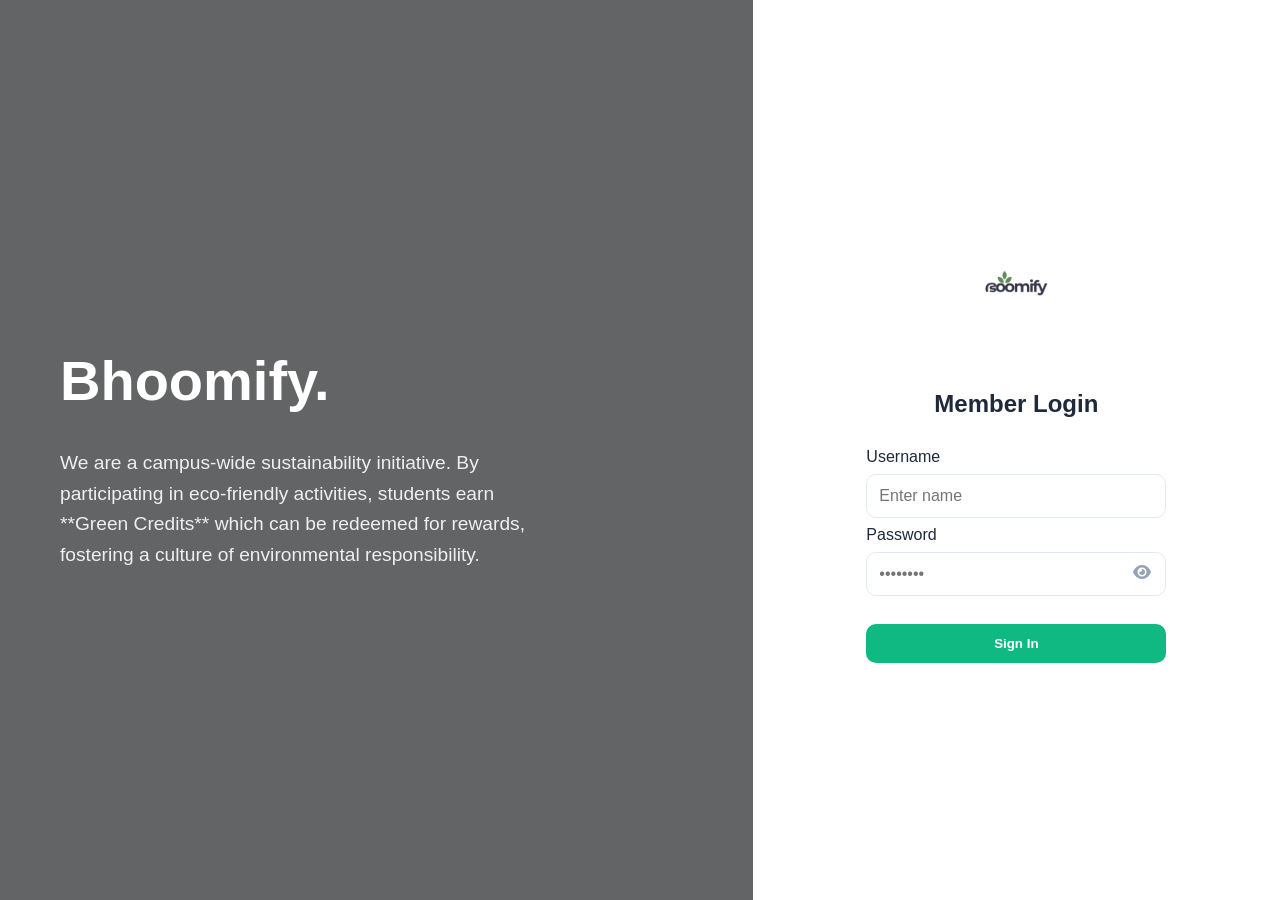
==== commit 46843c8c: "Update faculty.html" ====
--- a/faculty.html
+++ b/faculty.html
@@ -6,57 +6,52 @@
 </head>
 <body onload="initFaculty()">
     <nav class="navbar">
-        <div style="display: flex; align-items: center; gap: 10px;">
-            <img src="logo.png" class="nav-logo">
-            <strong style="letter-spacing: 1px;">FACULTY PORTAL</strong>
-        </div>
-        <div>
-            <span id="adminName" style="margin-right: 15px; font-weight: 600;">Admin</span>
-            <button class="btn-outline" onclick="logout()" style="padding: 8px 15px; cursor: pointer;">Logout</button>
-        </div>
+        <div class="logo-box"><img src="logo.png" class="nav-logo"> <strong>FACULTY</strong></div>
+        <button class="btn-danger" style="width: auto; padding: 5px 15px;" onclick="logout()">Logout</button>
     </nav>
 
-  <div class="container faculty-grid">
-    <div style="display: grid; grid-template-columns: 1fr 1.5fr; gap: 30px;">
+    <div style="display: grid; grid-template-columns: 350px 1fr; gap: 30px; padding: 30px; max-width: 1400px; margin: auto;">
         <aside>
             <div class="card animate">
-                <h3>👥 Manage Students</h3>
-                <input type="text" id="newStudentName" placeholder="New Name">
-                <input type="password" id="newStudentPass" placeholder="Password">
-                <button onclick="addStudent()" class="btn-main">Create Student</button>
-                <hr style="margin:20px 0; opacity:0.1;">
+                <h3><i class="fas fa-user-plus"></i> Register Student</h3>
+                <input type="text" id="regName" placeholder="Name">
+                <input type="password" id="regPass" placeholder="Password">
+                <button class="btn-main" onclick="addStudent()">Add Student</button>
+            </div>
+            <div class="card animate">
+                <h3><i class="fas fa-coins"></i> Point Management</h3>
                 <select id="studentSelect"></select>
-                <input type="number" id="pointsUpdate" placeholder="Points to add/subtract">
-                <button onclick="updatePoints()" class="btn-main">Update Credits</button>
-                <button onclick="deleteStudent()" style="background:#fff1f2; color:#ef4444; border:none; width:100%; padding:10px; margin-top:10px; border-radius:8px; cursor:pointer;">Remove Student</button>
+                <input type="number" id="pointsInput" placeholder="Amount">
+                <button class="btn-main" onclick="assignPoints()">Update Points</button>
+                <button class="btn-danger" onclick="removeStudent()">Delete Account</button>
             </div>
-
-            <div class="card animate" style="margin-top:20px;">
-                <h3>🛒 Edit Reward Shop</h3>
-                <input type="text" id="shopItemName" placeholder="Item Name">
-                <input type="number" id="shopItemCost" placeholder="Cost">
-                <button onclick="addRewardItem()" class="btn-main" style="background:var(--secondary);">Add Item</button>
+            <div class="card animate">
+                <h3><i class="fas fa-store"></i> Edit Reward Shop</h3>
+                <input type="text" id="rewardName" placeholder="Item Name">
+                <input type="number" id="rewardCost" placeholder="Points">
+                <button class="btn-main" style="background: var(--secondary);" onclick="addReward()">Add to Shop</button>
             </div>
         </aside>
 
         <main>
             <div class="card animate">
-                <h3>🏆 Real-time Leaderboard</h3>
-                
-                <div id="leaderboardDisplay"></div>
+                <h3>🏆 Campus Leaderboard</h3>
+                <div id="leaderboardSection"></div>
             </div>
-
-            <div class="card animate" style="margin-top:20px;">
-                <h3>📜 System Logs</h3>
-                <div style="display:flex; gap:10px; margin-bottom:15px;">
-                    <button onclick="renderLogs('login')" class="btn-outline">Login History</button>
-                    <button onclick="renderLogs('redeem')" class="btn-outline">Redemptions</button>
+            <div class="card animate">
+                <h3>📜 System Audit Logs</h3>
+                <div style="display: grid; grid-template-columns: 1fr 1fr; gap: 20px;">
+                    <div>
+                        <h4>Redemption History</h4>
+                        <div id="redeemLogBody" style="font-size: 0.9rem;"></div>
+                    </div>
+                    <div>
+                        <h4>Login History</h4>
+                        <div id="loginBody" style="font-size: 0.9rem;"></div>
+                    </div>
                 </div>
-                <div id="logTableWrapper" style="max-height: 300px; overflow-y: auto;"></div>
             </div>
         </main>
     </div>
-</div>
-    <script src.js"></script>
+    <script src="app.js"></script>
 </body>
-</html>
--- a/style.css
+++ b/style.css
@@ -1,58 +1,53 @@
 :root {
     --primary: #10b981;
-    --primary-dark: #065f46;
+    --primary-dark: #059669;
     --secondary: #1e293b;
     --accent: #34d399;
     --bg: #f8fafc;
     --white: #ffffff;
-    --glass: rgba(255, 255, 255, 0.8);
+    --danger: #f43f5e;
+    --shadow: 0 10px 15px -3px rgba(0, 0, 0, 0.1);
 }
 
-* { box-sizing: border-box; font-family: 'Inter', system-ui, sans-serif; transition: all 0.3s ease; }
-
-body { background: var(--bg); color: var(--secondary); margin: 0; overflow-x: hidden; }
+* { box-sizing: border-box; font-family: 'Inter', sans-serif; transition: all 0.3s ease; }
+body { background: var(--bg); margin: 0; color: var(--secondary); overflow-x: hidden; }
 
 /* Animations */
-@keyframes fadeInUp {
-    from { opacity: 0; transform: translateY(20px); }
-    to { opacity: 1; transform: translateY(0); }
+@keyframes fadeIn { from { opacity: 0; transform: translateY(10px); } to { opacity: 1; transform: translateY(0); } }
+.animate { animation: fadeIn 0.5s ease forwards; }
+
+/* Navbar */
+.navbar {
+    display: flex; justify-content: space-between; align-items: center;
+    padding: 1rem 5%; background: var(--white); box-shadow: 0 2px 10px rgba(0,0,0,0.05);
+}
+.nav-logo { height: 45px; }
+
+/* Dashboard Cards */
+.card {
+    background: var(--white); border-radius: 16px; padding: 25px;
+    box-shadow: var(--shadow); border: 1px solid #e2e8f0; margin-bottom: 20px;
 }
 
-.animate { animation: fadeInUp 0.6s ease forwards; }
-
-/* Unified Navbar */
-.navbar {
-    display: flex; justify-content: space-between; align-items: center;
-    padding: 1rem 5%; background: var(--glass); backdrop-filter: blur(10px);
-    border-bottom: 1px solid rgba(0,0,0,0.05); sticky; top: 0; z-index: 1000;
-}
-.nav-logo { height: 50px; }
-
-/* Cards & Layout */
-.container { max-width: 1200px; margin: 2rem auto; padding: 0 20px; }
-.card {
-    background: var(--white); border-radius: 20px; padding: 25px;
-    box-shadow: 0 10px 25px rgba(0,0,0,0.05); border: 1px solid rgba(0,0,0,0.05);
+/* Leaderboard Bars */
+.leader-row { margin-bottom: 15px; }
+.bar-container { background: #e2e8f0; height: 12px; border-radius: 10px; overflow: hidden; margin-top: 5px; }
+.bar-fill { 
+    background: linear-gradient(90deg, var(--primary), var(--accent)); 
+    height: 100%; border-radius: 10px; width: 0; /* Animated via JS */
 }
 
-/* Leaderboard Dynamic Bars */
-.leader-row { margin-bottom: 18px; }
-.leader-info { display: flex; justify-content: space-between; margin-bottom: 6px; font-weight: 600; }
-.bar-outer { background: #e2e8f0; height: 12px; border-radius: 20px; overflow: hidden; }
-.bar-inner { 
-    height: 100%; border-radius: 20px; 
-    background: linear-gradient(90deg, var(--primary), var(--accent));
-    width: 0%; transition: width 1.5s cubic-bezier(0.1, 0.5, 0.5, 1);
+/* Inputs & Buttons */
+input, select {
+    width: 100%; padding: 12px; margin: 8px 0; border: 1.5px solid #e2e8f0;
+    border-radius: 10px; font-size: 1rem;
 }
+input:focus { border-color: var(--primary); outline: none; box-shadow: 0 0 0 3px rgba(16, 185, 129, 0.1); }
 
-/* Inputs & Show Password */
-.input-group { position: relative; margin-bottom: 15px; }
-input { 
-    width: 100%; padding: 14px; border: 2px solid #e2e8f0; border-radius: 12px; 
-    outline: none; font-size: 1rem;
+.btn-main {
+    background: var(--primary); color: white; border: none; padding: 12px 24px;
+    border-radius: 10px; font-weight: 600; cursor: pointer; width: 100%;
 }
-input:focus { border-color: var(--primary); box-shadow: 0 0 0 4px rgba(16, 185, 129, 0.1); }
-.pass-toggle {
-    position: absolute; right: 15px; top: 50%; transform: translateY(-50%);
-    cursor: pointer; font-size: 0.8rem; color: var(--primary); font-weight: 700;
-}
+.btn-main:hover { background: var(--primary-dark); transform: scale(1.02); }
+
+.btn-danger { background: #fff1f2; color: var(--danger); border: 1px solid #fecdd3; padding: 10px; border-radius: 8px; cursor: pointer; width: 100%; margin-top: 5px; }
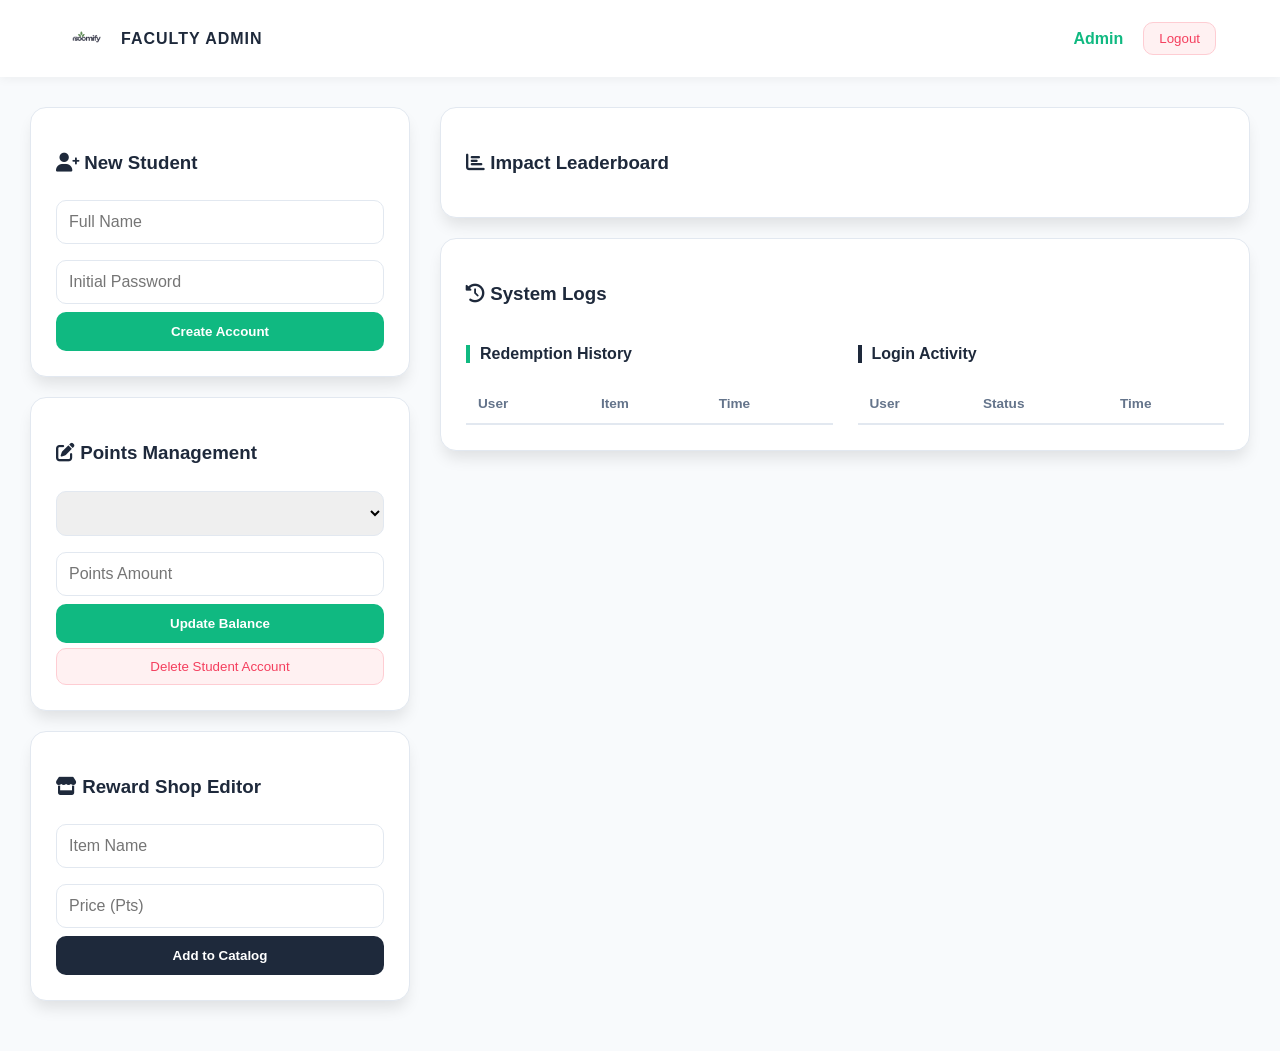
==== commit 338d5613: "Update faculty.html" ====
--- a/faculty.html
+++ b/faculty.html
@@ -1,53 +1,71 @@
 <!DOCTYPE html>
 <html lang="en">
 <head>
-    <meta charset="UTF-8"><title>BHOOMIFY | Faculty Admin</title>
+    <meta charset="UTF-8">
+    <meta name="viewport" content="width=device-width, initial-scale=1.0">
+    <title>Bhoomify | Faculty Admin</title>
     <link rel="stylesheet" href="style.css">
+    <link rel="stylesheet" href="https://cdnjs.cloudflare.com/ajax/libs/font-awesome/6.0.0/css/all.min.css">
 </head>
 <body onload="initFaculty()">
     <nav class="navbar">
-        <div class="logo-box"><img src="logo.png" class="nav-logo"> <strong>FACULTY</strong></div>
-        <button class="btn-danger" style="width: auto; padding: 5px 15px;" onclick="logout()">Logout</button>
+        <div class="logo-box">
+            <img src="logo.png" class="nav-logo">
+            <strong style="letter-spacing: 1px;">FACULTY ADMIN</strong>
+        </div>
+        <div style="display: flex; align-items: center; gap: 20px;">
+            <span id="adminName" style="font-weight: 700; color: var(--primary);">Admin</span>
+            <button class="btn-danger" style="width: auto; margin-top: 0; padding: 8px 15px;" onclick="logout()">Logout</button>
+        </div>
     </nav>
 
-    <div style="display: grid; grid-template-columns: 350px 1fr; gap: 30px; padding: 30px; max-width: 1400px; margin: auto;">
+    <div style="display: grid; grid-template-columns: 380px 1fr; gap: 30px; padding: 30px; max-width: 1500px; margin: auto;">
         <aside>
             <div class="card animate">
-                <h3><i class="fas fa-user-plus"></i> Register Student</h3>
-                <input type="text" id="regName" placeholder="Name">
-                <input type="password" id="regPass" placeholder="Password">
-                <button class="btn-main" onclick="addStudent()">Add Student</button>
+                <h3><i class="fas fa-user-plus"></i> New Student</h3>
+                <input type="text" id="regName" placeholder="Full Name">
+                <input type="password" id="regPass" placeholder="Initial Password">
+                <button class="btn-main" onclick="addStudent()">Create Account</button>
             </div>
+
             <div class="card animate">
-                <h3><i class="fas fa-coins"></i> Point Management</h3>
+                <h3><i class="fas fa-edit"></i> Points Management</h3>
                 <select id="studentSelect"></select>
-                <input type="number" id="pointsInput" placeholder="Amount">
-                <button class="btn-main" onclick="assignPoints()">Update Points</button>
-                <button class="btn-danger" onclick="removeStudent()">Delete Account</button>
+                <input type="number" id="pointsInput" placeholder="Points Amount">
+                <button class="btn-main" onclick="assignPoints()">Update Balance</button>
+                <button class="btn-danger" onclick="removeStudent()">Delete Student Account</button>
             </div>
+
             <div class="card animate">
-                <h3><i class="fas fa-store"></i> Edit Reward Shop</h3>
+                <h3><i class="fas fa-store"></i> Reward Shop Editor</h3>
                 <input type="text" id="rewardName" placeholder="Item Name">
-                <input type="number" id="rewardCost" placeholder="Points">
-                <button class="btn-main" style="background: var(--secondary);" onclick="addReward()">Add to Shop</button>
+                <input type="number" id="rewardCost" placeholder="Price (Pts)">
+                <button class="btn-main" style="background: var(--secondary);" onclick="addReward()">Add to Catalog</button>
             </div>
         </aside>
 
         <main>
             <div class="card animate">
-                <h3>🏆 Campus Leaderboard</h3>
+                <h3><i class="fas fa-chart-bar"></i> Impact Leaderboard</h3>
                 <div id="leaderboardSection"></div>
             </div>
+
             <div class="card animate">
-                <h3>📜 System Audit Logs</h3>
-                <div style="display: grid; grid-template-columns: 1fr 1fr; gap: 20px;">
+                <h3><i class="fas fa-history"></i> System Logs</h3>
+                <div style="display: grid; grid-template-columns: 1fr 1fr; gap: 25px;">
                     <div>
-                        <h4>Redemption History</h4>
-                        <div id="redeemLogBody" style="font-size: 0.9rem;"></div>
+                        <h4 style="border-left: 4px solid var(--primary); padding-left: 10px;">Redemption History</h4>
+                        <table class="log-table">
+                            <thead><tr><th>User</th><th>Item</th><th>Time</th></tr></thead>
+                            <tbody id="redeemLogBody"></tbody>
+                        </table>
                     </div>
                     <div>
-                        <h4>Login History</h4>
-                        <div id="loginBody" style="font-size: 0.9rem;"></div>
+                        <h4 style="border-left: 4px solid var(--secondary); padding-left: 10px;">Login Activity</h4>
+                        <table class="log-table">
+                            <thead><tr><th>User</th><th>Status</th><th>Time</th></tr></thead>
+                            <tbody id="loginBody"></tbody>
+                        </table>
                     </div>
                 </div>
             </div>
@@ -55,3 +73,4 @@
     </div>
     <script src="app.js"></script>
 </body>
+</html>
--- a/style.css
+++ b/style.css
@@ -7,6 +7,7 @@
     --white: #ffffff;
     --danger: #f43f5e;
     --shadow: 0 10px 15px -3px rgba(0, 0, 0, 0.1);
+    --radius: 12px;
 }
 
 * { box-sizing: border-box; font-family: 'Inter', sans-serif; transition: all 0.3s ease; }
@@ -22,8 +23,9 @@
     padding: 1rem 5%; background: var(--white); box-shadow: 0 2px 10px rgba(0,0,0,0.05);
 }
 .nav-logo { height: 45px; }
+.logo-box { display: flex; align-items: center; gap: 12px; }
 
-/* Dashboard Cards */
+/* Cards */
 .card {
     background: var(--white); border-radius: 16px; padding: 25px;
     box-shadow: var(--shadow); border: 1px solid #e2e8f0; margin-bottom: 20px;
@@ -34,7 +36,7 @@
 .bar-container { background: #e2e8f0; height: 12px; border-radius: 10px; overflow: hidden; margin-top: 5px; }
 .bar-fill { 
     background: linear-gradient(90deg, var(--primary), var(--accent)); 
-    height: 100%; border-radius: 10px; width: 0; /* Animated via JS */
+    height: 100%; border-radius: 10px; width: 0; transition: width 1s ease-in-out;
 }
 
 /* Inputs & Buttons */
@@ -50,4 +52,9 @@
 }
 .btn-main:hover { background: var(--primary-dark); transform: scale(1.02); }
 
-.btn-danger { background: #fff1f2; color: var(--danger); border: 1px solid #fecdd3; padding: 10px; border-radius: 8px; cursor: pointer; width: 100%; margin-top: 5px; }
+.btn-danger { background: #fff1f2; color: var(--danger); border: 1px solid #fecdd3; padding: 10px; border-radius: 10px; cursor: pointer; width: 100%; margin-top: 5px; }
+
+/* Tables */
+.log-table { width: 100%; border-collapse: collapse; margin-top: 10px; }
+.log-table th { text-align: left; padding: 12px; border-bottom: 2px solid #e2e8f0; color: #64748b; font-size: 0.85rem; }
+.log-table td { padding: 12px; border-bottom: 1px solid #e2e8f0; font-size: 0.85rem; }
